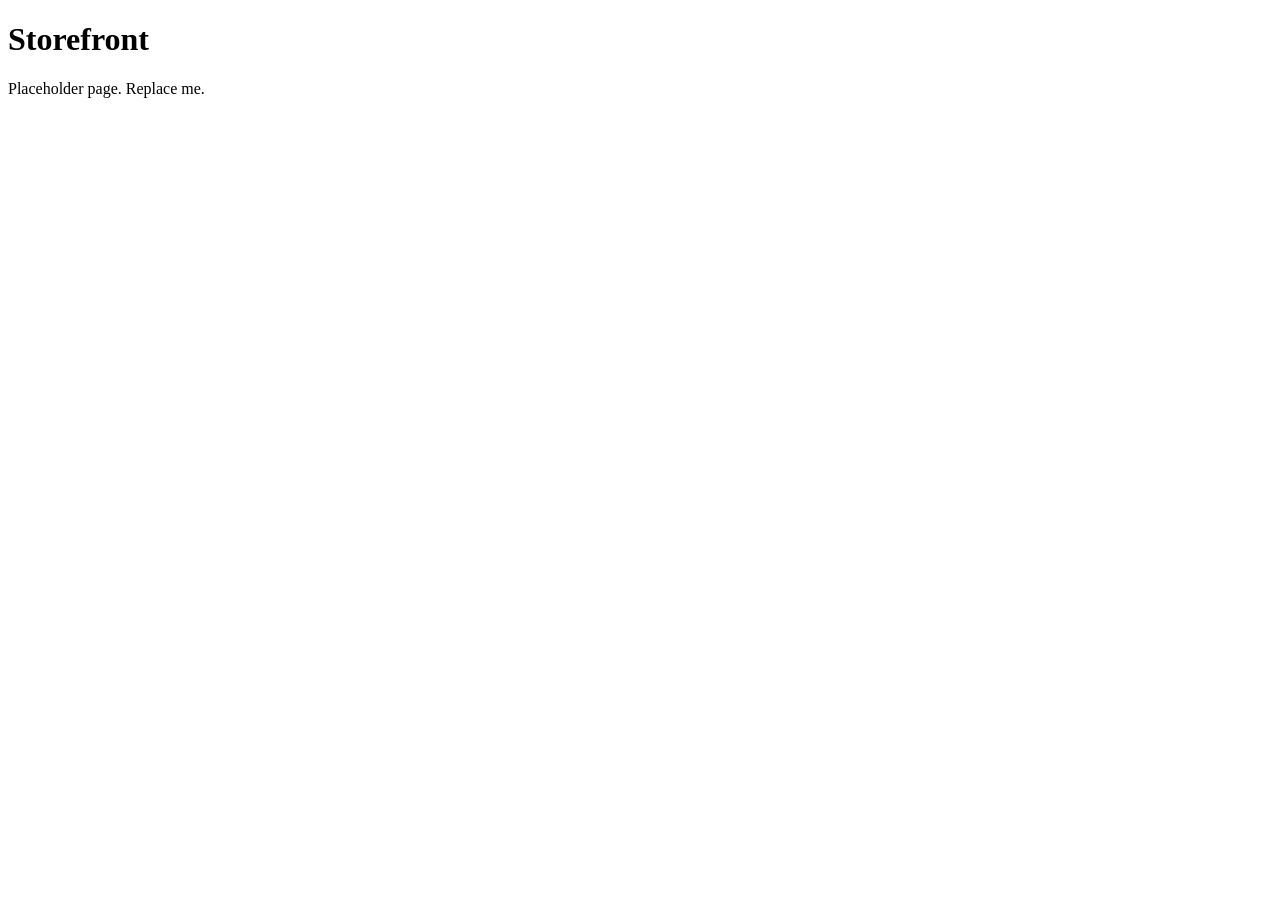
==== index.html @ 0c91cb5c "Initial hidden storefront placeholder Co-Authored-By: Claude Sonnet 5.5 <noreply@anthropic.com>" ====
<!DOCTYPE html>
<html lang="en">
<head>
  <meta charset="UTF-8">
  <meta name="viewport" content="width=device-width, initial-scale=1">
  <meta name="robots" content="noindex, nofollow, noarchive">
  <title>Storefront</title>
</head>
<body>
  <h1>Storefront</h1>
  <p>Placeholder page. Replace me.</p>
</body>
</html>
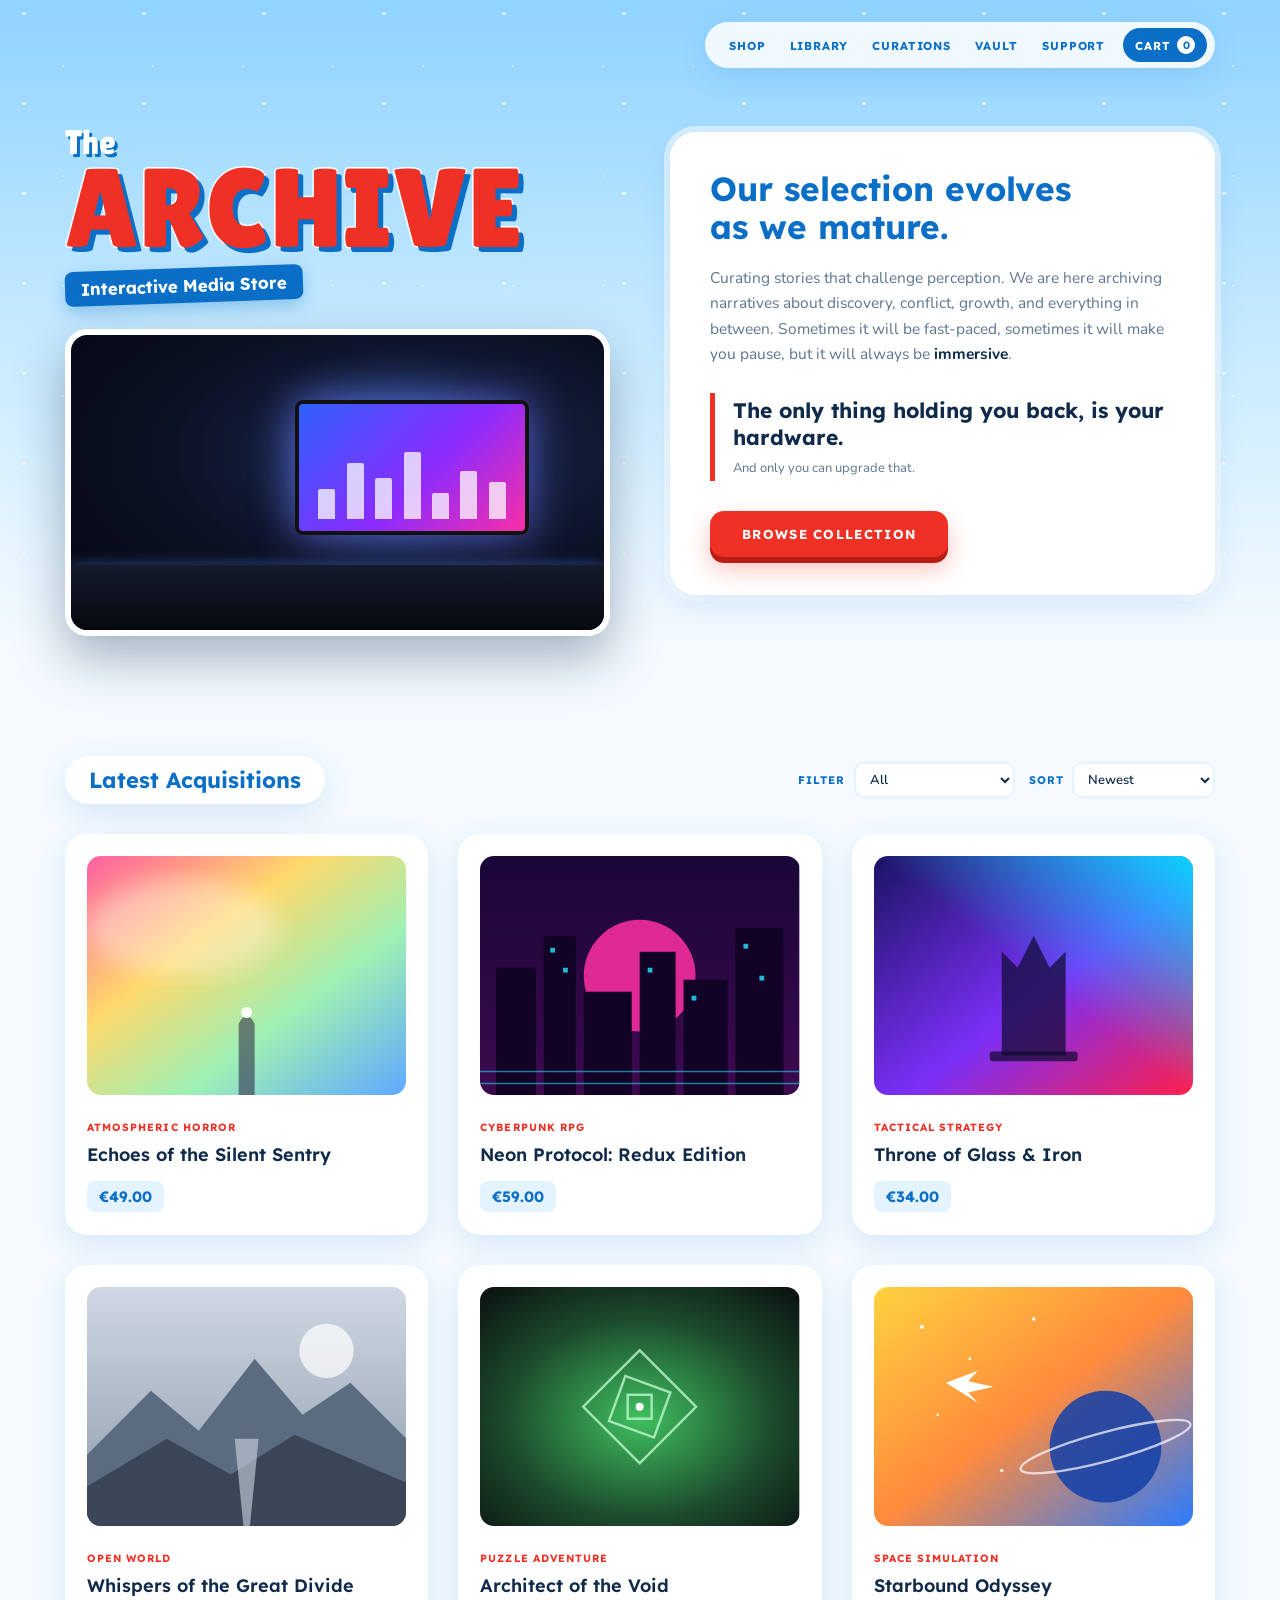
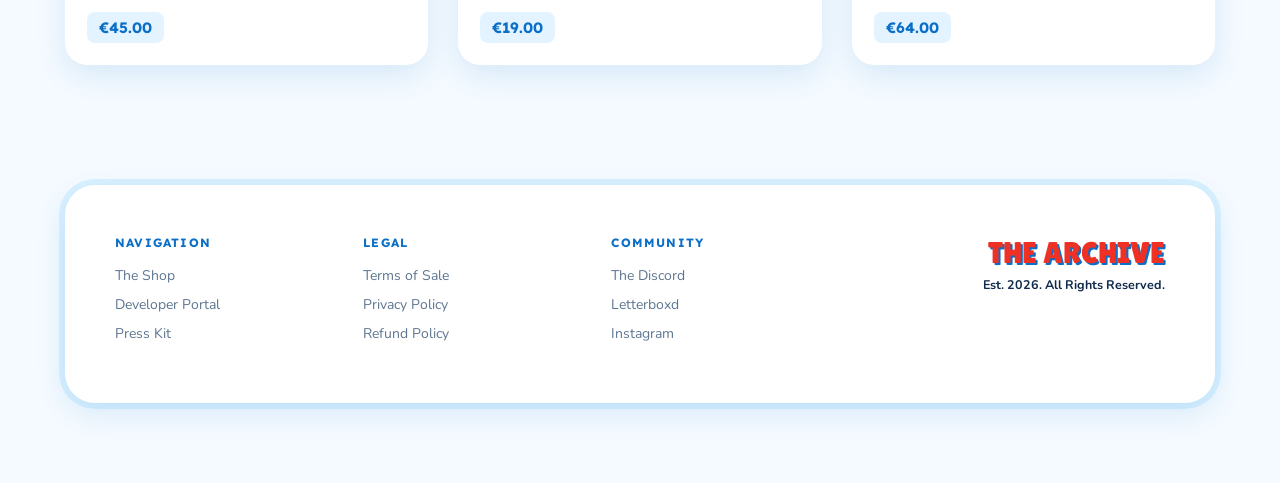
==== commit 1901d3bf: "Build Archive storefront page inspired by Variant design Sky-blue game storefront: hero with logo an" ====
--- a/index.html
+++ b/index.html
@@ -3,11 +3,112 @@
 <head>
   <meta charset="UTF-8">
   <meta name="viewport" content="width=device-width, initial-scale=1">
+  <!-- Hidden storefront: keep this noindex tag (also enforced by _headers + robots.txt) -->
   <meta name="robots" content="noindex, nofollow, noarchive">
-  <title>Storefront</title>
+  <title>The Archive — Interactive Media Store</title>
+  <link rel="preconnect" href="https://fonts.googleapis.com">
+  <link rel="preconnect" href="https://fonts.gstatic.com" crossorigin>
+  <link href="https://fonts.googleapis.com/css2?family=Lilita+One&family=Lexend:wght@500;600;700&family=Nunito:wght@400;600;700&display=swap" rel="stylesheet">
+  <link rel="stylesheet" href="styles.css">
 </head>
 <body>
-  <h1>Storefront</h1>
-  <p>Placeholder page. Replace me.</p>
+  <div class="sky" aria-hidden="true"></div>
+
+  <header class="topbar">
+    <nav class="nav-pill" aria-label="Main">
+      <a href="#shop">Shop</a>
+      <a href="#shop">Library</a>
+      <a href="#shop">Curations</a>
+      <a href="#shop">Vault</a>
+      <a href="#footer">Support</a>
+      <button class="cart-btn" type="button" aria-label="Cart">Cart <span class="cart-count" id="cartCount">0</span></button>
+    </nav>
+  </header>
+
+  <main>
+    <section class="hero wrap">
+      <div class="hero-left">
+        <h1 class="logo">
+          <span class="logo-the">The</span>
+          <span class="logo-main">ARCHIVE</span>
+        </h1>
+        <span class="tag-badge">Interactive Media Store</span>
+
+        <div class="hero-screen" aria-hidden="true">
+          <div class="screen-glow"></div>
+          <div class="monitor">
+            <div class="monitor-bars">
+              <i></i><i></i><i></i><i></i><i></i><i></i><i></i>
+            </div>
+          </div>
+          <div class="desk"></div>
+        </div>
+      </div>
+
+      <div class="hero-card">
+        <h2>Our selection evolves<br>as we mature.</h2>
+        <p>Curating stories that challenge perception. We are here archiving narratives about discovery, conflict, growth, and everything in between. Sometimes it will be fast-paced, sometimes it will make you pause, but it will always be <strong>immersive</strong>.</p>
+        <blockquote>
+          <p>The only thing holding you back, is your hardware.</p>
+          <small>And only you can upgrade that.</small>
+        </blockquote>
+        <a class="btn-red" href="#shop">Browse Collection</a>
+      </div>
+    </section>
+
+    <section class="shop wrap" id="shop">
+      <div class="shop-head">
+        <h2 class="pill-heading">Latest Acquisitions</h2>
+        <div class="shop-tools">
+          <label>Filter
+            <select id="filter">
+              <option value="all">All</option>
+            </select>
+          </label>
+          <label>Sort
+            <select id="sort">
+              <option value="new">Newest</option>
+              <option value="low">Price: low → high</option>
+              <option value="high">Price: high → low</option>
+              <option value="az">A → Z</option>
+            </select>
+          </label>
+        </div>
+      </div>
+
+      <div class="grid" id="grid"></div>
+    </section>
+  </main>
+
+  <footer class="wrap" id="footer">
+    <div class="footer-card">
+      <div class="footer-col">
+        <h3>Navigation</h3>
+        <a href="#shop">The Shop</a>
+        <a href="#">Developer Portal</a>
+        <a href="#">Press Kit</a>
+      </div>
+      <div class="footer-col">
+        <h3>Legal</h3>
+        <a href="#">Terms of Sale</a>
+        <a href="#">Privacy Policy</a>
+        <a href="#">Refund Policy</a>
+      </div>
+      <div class="footer-col">
+        <h3>Community</h3>
+        <a href="#">The Discord</a>
+        <a href="#">Letterboxd</a>
+        <a href="#">Instagram</a>
+      </div>
+      <div class="footer-brand">
+        <span class="footer-logo">THE ARCHIVE</span>
+        <small>Est. <span id="year"></span>. All Rights Reserved.</small>
+      </div>
+    </div>
+  </footer>
+
+  <div class="toast" id="toast" role="status" aria-live="polite"></div>
+
+  <script src="script.js"></script>
 </body>
 </html>
--- a/styles.css
+++ b/styles.css
@@ -0,0 +1,455 @@
+:root {
+  --sky-top: #8fd3ff;
+  --sky-mid: #c9ebff;
+  --bg: #f4faff;
+  --navy: #0f2a4a;
+  --blue: #0b6fc7;
+  --blue-soft: #e3f3ff;
+  --red: #ee3124;
+  --red-dark: #b81c12;
+  --muted: #5d7590;
+  --card: #ffffff;
+  --radius: 22px;
+  --shadow: 0 10px 30px rgba(11, 111, 199, 0.12);
+  --font-logo: "Lilita One", system-ui, sans-serif;
+  --font-head: "Lexend", system-ui, sans-serif;
+  --font-body: "Nunito", system-ui, sans-serif;
+}
+
+* { box-sizing: border-box; margin: 0; padding: 0; }
+
+html { scroll-behavior: smooth; }
+
+body {
+  font-family: var(--font-body);
+  color: var(--navy);
+  background: var(--bg);
+  min-height: 100vh;
+  position: relative;
+  overflow-x: hidden;
+  padding-top: 22px;
+}
+
+/* Sky gradient + drifting specks */
+.sky {
+  position: absolute;
+  inset: 0 0 auto 0;
+  height: 640px;
+  background:
+    radial-gradient(circle at 20% 15%, rgba(255,255,255,.7) 0 1.5px, transparent 2px) 0 0 / 120px 90px,
+    radial-gradient(circle at 70% 60%, rgba(255,255,255,.5) 0 1px, transparent 1.5px) 0 0 / 90px 110px,
+    linear-gradient(180deg, var(--sky-top) 0%, var(--sky-mid) 55%, var(--bg) 100%);
+  z-index: -1;
+  animation: drift 60s linear infinite;
+}
+@keyframes drift { to { background-position: 240px 90px, -180px 110px, 0 0; } }
+
+a { color: inherit; text-decoration: none; }
+
+.wrap { width: min(1150px, 100% - 48px); margin-inline: auto; }
+
+/* ---------- Nav ---------- */
+.topbar {
+  width: min(1150px, 100% - 48px);
+  margin: 0 auto;
+  display: flex;
+  justify-content: flex-end;
+  position: sticky;
+  top: 16px;
+  z-index: 10;
+}
+.nav-pill {
+  display: flex;
+  align-items: center;
+  gap: 4px;
+  background: rgba(255,255,255,.85);
+  backdrop-filter: blur(8px);
+  padding: 6px 8px 6px 14px;
+  border-radius: 999px;
+  box-shadow: var(--shadow);
+}
+.nav-pill a {
+  font-family: var(--font-head);
+  font-weight: 700;
+  font-size: 11.5px;
+  letter-spacing: .08em;
+  text-transform: uppercase;
+  color: var(--blue);
+  padding: 8px 10px;
+  border-radius: 999px;
+  transition: background .2s;
+}
+.nav-pill a:hover { background: var(--blue-soft); }
+.cart-btn {
+  font: 700 11.5px var(--font-head);
+  letter-spacing: .08em;
+  text-transform: uppercase;
+  color: #fff;
+  background: var(--blue);
+  border: 0;
+  border-radius: 999px;
+  padding: 8px 12px;
+  margin-left: 4px;
+  cursor: pointer;
+  display: flex;
+  align-items: center;
+  gap: 6px;
+}
+.cart-count {
+  background: #fff;
+  color: var(--blue);
+  border-radius: 999px;
+  min-width: 18px;
+  height: 18px;
+  display: inline-grid;
+  place-items: center;
+  font-size: 10.5px;
+  letter-spacing: 0;
+}
+.cart-count.bump { animation: bump .35s ease; }
+@keyframes bump { 50% { transform: scale(1.35); } }
+
+/* ---------- Hero ---------- */
+.hero {
+  display: grid;
+  grid-template-columns: 1fr 1fr;
+  gap: 60px;
+  align-items: start;
+  padding: 60px 0 120px;
+}
+
+.logo { line-height: .85; }
+.logo-the {
+  display: block;
+  font-family: var(--font-logo);
+  font-weight: 400;
+  font-size: 34px;
+  color: #fff;
+  text-shadow: 3px 3px 0 var(--blue);
+  margin-bottom: 4px;
+}
+.logo-main {
+  display: block;
+  font-family: var(--font-logo);
+  font-weight: 400;
+  font-size: clamp(64px, 9vw, 112px);
+  color: var(--red);
+  letter-spacing: .01em;
+  text-shadow: 5px 5px 0 var(--blue), 0 0 0 #fff;
+  -webkit-text-stroke: 3px #fff;
+  paint-order: stroke fill;
+}
+.tag-badge {
+  display: inline-block;
+  margin-top: 12px;
+  background: var(--blue);
+  color: #fff;
+  font: 700 17px var(--font-head);
+  padding: 7px 16px;
+  border-radius: 8px;
+  transform: rotate(-2deg);
+  box-shadow: 0 6px 16px rgba(11,111,199,.3);
+}
+
+/* Illustrated "gaming setup" screen in place of a stock photo */
+.hero-screen {
+  position: relative;
+  margin-top: 26px;
+  aspect-ratio: 16 / 9;
+  border-radius: var(--radius);
+  border: 6px solid #fff;
+  background: radial-gradient(ellipse at 65% 40%, #1d2b55 0%, #0b1022 55%, #05070f 100%);
+  box-shadow: 0 22px 50px rgba(15,42,74,.35);
+  overflow: hidden;
+}
+.screen-glow {
+  position: absolute;
+  inset: 10% 15% 25% 35%;
+  background: radial-gradient(ellipse, rgba(80,160,255,.55), transparent 70%);
+  filter: blur(20px);
+  animation: pulse 4s ease-in-out infinite;
+}
+@keyframes pulse { 50% { opacity: .55; } }
+.monitor {
+  position: absolute;
+  left: 42%;
+  top: 22%;
+  width: 44%;
+  height: 46%;
+  border-radius: 8px;
+  background: linear-gradient(135deg, #2a63ff, #8b2bff 55%, #ff2fa3);
+  box-shadow: 0 0 40px rgba(110,120,255,.7), inset 0 0 0 4px #111;
+  overflow: hidden;
+}
+.monitor-bars {
+  position: absolute;
+  inset: auto 10% 12% 10%;
+  height: 55%;
+  display: flex;
+  align-items: flex-end;
+  gap: 6%;
+}
+.monitor-bars i {
+  flex: 1;
+  background: rgba(255,255,255,.75);
+  border-radius: 2px 2px 0 0;
+  animation: eq 1.4s ease-in-out infinite alternate;
+}
+.monitor-bars i:nth-child(1) { height: 40%; animation-delay: -.2s; }
+.monitor-bars i:nth-child(2) { height: 75%; animation-delay: -.6s; }
+.monitor-bars i:nth-child(3) { height: 55%; animation-delay: -1s; }
+.monitor-bars i:nth-child(4) { height: 90%; animation-delay: -.4s; }
+.monitor-bars i:nth-child(5) { height: 35%; animation-delay: -.8s; }
+.monitor-bars i:nth-child(6) { height: 65%; animation-delay: -1.2s; }
+.monitor-bars i:nth-child(7) { height: 50%; animation-delay: -.1s; }
+@keyframes eq { to { transform: scaleY(.45); transform-origin: bottom; } }
+.desk {
+  position: absolute;
+  inset: auto 0 0 0;
+  height: 22%;
+  background: linear-gradient(180deg, #151a2c, #07090f);
+  box-shadow: 0 -2px 12px rgba(90,140,255,.35);
+}
+
+.hero-card {
+  background: var(--card);
+  border-radius: 26px;
+  padding: 38px 40px;
+  box-shadow: var(--shadow), 0 0 0 6px rgba(255,255,255,.55);
+  margin-top: 4px;
+}
+.hero-card h2 {
+  font: 700 clamp(26px, 2.6vw, 34px)/1.15 var(--font-head);
+  color: var(--blue);
+  margin-bottom: 18px;
+}
+.hero-card > p {
+  color: var(--muted);
+  line-height: 1.65;
+  font-size: 15.5px;
+}
+.hero-card strong { color: var(--navy); }
+.hero-card blockquote {
+  border-left: 5px solid var(--red);
+  padding: 4px 0 4px 18px;
+  margin: 26px 0 30px;
+}
+.hero-card blockquote p {
+  font: 700 21px/1.3 var(--font-head);
+  color: var(--navy);
+}
+.hero-card blockquote small {
+  display: block;
+  margin-top: 8px;
+  color: var(--muted);
+  font-size: 13px;
+}
+
+.btn-red {
+  display: inline-block;
+  background: var(--red);
+  color: #fff;
+  font: 700 13px var(--font-head);
+  letter-spacing: .1em;
+  text-transform: uppercase;
+  padding: 15px 32px;
+  border-radius: 14px;
+  box-shadow: 0 6px 0 var(--red-dark), 0 12px 24px rgba(238,49,36,.3);
+  transition: transform .15s, box-shadow .15s;
+}
+.btn-red:hover { transform: translateY(-2px); box-shadow: 0 8px 0 var(--red-dark), 0 16px 28px rgba(238,49,36,.35); }
+.btn-red:active { transform: translateY(4px); box-shadow: 0 2px 0 var(--red-dark), 0 6px 12px rgba(238,49,36,.3); }
+
+/* ---------- Shop ---------- */
+.shop-head {
+  display: flex;
+  align-items: center;
+  justify-content: space-between;
+  gap: 16px;
+  margin-bottom: 30px;
+  flex-wrap: wrap;
+}
+.pill-heading {
+  font: 700 22px var(--font-head);
+  color: var(--blue);
+  background: #fff;
+  padding: 10px 24px;
+  border-radius: 999px;
+  box-shadow: var(--shadow);
+}
+.shop-tools { display: flex; gap: 14px; }
+.shop-tools label {
+  font: 700 11px var(--font-head);
+  letter-spacing: .1em;
+  text-transform: uppercase;
+  color: var(--blue);
+  display: flex;
+  align-items: center;
+  gap: 8px;
+}
+.shop-tools select {
+  font: 600 13px var(--font-body);
+  color: var(--navy);
+  background: #fff;
+  border: 2px solid var(--blue-soft);
+  border-radius: 10px;
+  padding: 6px 10px;
+  cursor: pointer;
+  max-width: 100%;
+}
+.shop-tools select:focus { outline: 2px solid var(--blue); }
+
+.hero > *, .grid > * { min-width: 0; }
+.grid {
+  display: grid;
+  grid-template-columns: repeat(3, 1fr);
+  gap: 30px;
+}
+.card {
+  background: var(--card);
+  border-radius: var(--radius);
+  padding: 22px;
+  box-shadow: var(--shadow);
+  transition: transform .25s, box-shadow .25s;
+  animation: rise .45s ease both;
+}
+.card:hover { transform: translateY(-6px); box-shadow: 0 18px 40px rgba(11,111,199,.2); }
+@keyframes rise { from { opacity: 0; transform: translateY(14px); } }
+
+.cover {
+  aspect-ratio: 4 / 3;
+  border-radius: 14px;
+  position: relative;
+  overflow: hidden;
+  margin-bottom: 20px;
+}
+.cover svg {
+  position: absolute;
+  inset: 0;
+  width: 100%;
+  height: 100%;
+  transition: transform .5s;
+}
+.card:hover .cover svg { transform: scale(1.06); }
+
+.genre {
+  font: 700 10.5px var(--font-head);
+  letter-spacing: .1em;
+  text-transform: uppercase;
+  color: var(--red);
+}
+.card h3 {
+  font: 600 18px/1.3 var(--font-head);
+  margin: 6px 0 14px;
+}
+.card-foot {
+  display: flex;
+  align-items: center;
+  justify-content: space-between;
+}
+.price {
+  font: 700 15px var(--font-head);
+  color: var(--blue);
+  background: var(--blue-soft);
+  padding: 6px 12px;
+  border-radius: 8px;
+}
+.add-btn {
+  font: 700 11px var(--font-head);
+  letter-spacing: .08em;
+  text-transform: uppercase;
+  color: var(--red);
+  background: transparent;
+  border: 2px solid currentColor;
+  border-radius: 10px;
+  padding: 7px 12px;
+  cursor: pointer;
+  opacity: 0;
+  transition: opacity .2s, background .2s, color .2s;
+}
+.card:hover .add-btn, .add-btn:focus-visible { opacity: 1; }
+.add-btn:hover { background: var(--red); color: #fff; border-color: var(--red); }
+@media (hover: none) { .add-btn { opacity: 1; } }
+
+/* ---------- Footer ---------- */
+footer { padding: 120px 0 80px; }
+.footer-card {
+  background: #fff;
+  border-radius: 30px;
+  padding: 50px;
+  box-shadow: var(--shadow), 0 0 0 6px rgba(201,235,255,.6);
+  display: grid;
+  grid-template-columns: repeat(3, 1fr) 1.4fr;
+  gap: 30px;
+}
+.footer-col h3 {
+  font: 700 12px var(--font-head);
+  letter-spacing: .1em;
+  text-transform: uppercase;
+  color: var(--blue);
+  margin-bottom: 16px;
+}
+.footer-col a {
+  display: block;
+  font-size: 14px;
+  color: var(--muted);
+  margin-bottom: 10px;
+  transition: color .2s;
+}
+.footer-col a:hover { color: var(--red); }
+.footer-brand { text-align: right; }
+.footer-logo {
+  font-family: var(--font-logo);
+  font-size: 30px;
+  color: var(--red);
+  text-shadow: 2px 2px 0 var(--blue);
+}
+.footer-brand small {
+  display: block;
+  margin-top: 6px;
+  font-weight: 700;
+  font-size: 12.5px;
+  color: var(--navy);
+}
+
+/* ---------- Toast ---------- */
+.toast {
+  position: fixed;
+  left: 50%;
+  bottom: 28px;
+  transform: translate(-50%, calc(100% + 40px));
+  visibility: hidden;
+  background: var(--navy);
+  color: #fff;
+  font: 600 14px var(--font-head);
+  padding: 12px 20px;
+  border-radius: 14px;
+  box-shadow: 0 12px 30px rgba(15,42,74,.35);
+  transition: transform .3s ease;
+  z-index: 20;
+}
+.toast.show { transform: translate(-50%, 0); visibility: visible; }
+
+/* ---------- Responsive ---------- */
+@media (max-width: 900px) {
+  .hero { grid-template-columns: 1fr; gap: 36px; padding: 40px 0 80px; }
+  .grid { grid-template-columns: repeat(2, 1fr); gap: 20px; }
+  .footer-card { grid-template-columns: repeat(3, 1fr); padding: 36px; }
+  .footer-brand { grid-column: 1 / -1; text-align: left; }
+}
+@media (max-width: 600px) {
+  .topbar { justify-content: center; }
+  .nav-pill { flex-wrap: wrap; justify-content: center; border-radius: 20px; max-width: 100%; }
+  .shop-tools { width: 100%; }
+  .shop-tools { flex-wrap: wrap; }
+  .shop-tools label { flex: 1 1 140px; min-width: 0; }
+  .shop-tools select { flex: 1; min-width: 0; }
+  .nav-pill a { padding: 6px 7px; font-size: 10.5px; }
+  .hero-card { padding: 28px 24px; }
+  .grid { grid-template-columns: 1fr; }
+  .footer-card { grid-template-columns: 1fr 1fr; }
+}
+
+@media (prefers-reduced-motion: reduce) {
+  *, *::before, *::after { animation: none !important; transition: none !important; }
+}
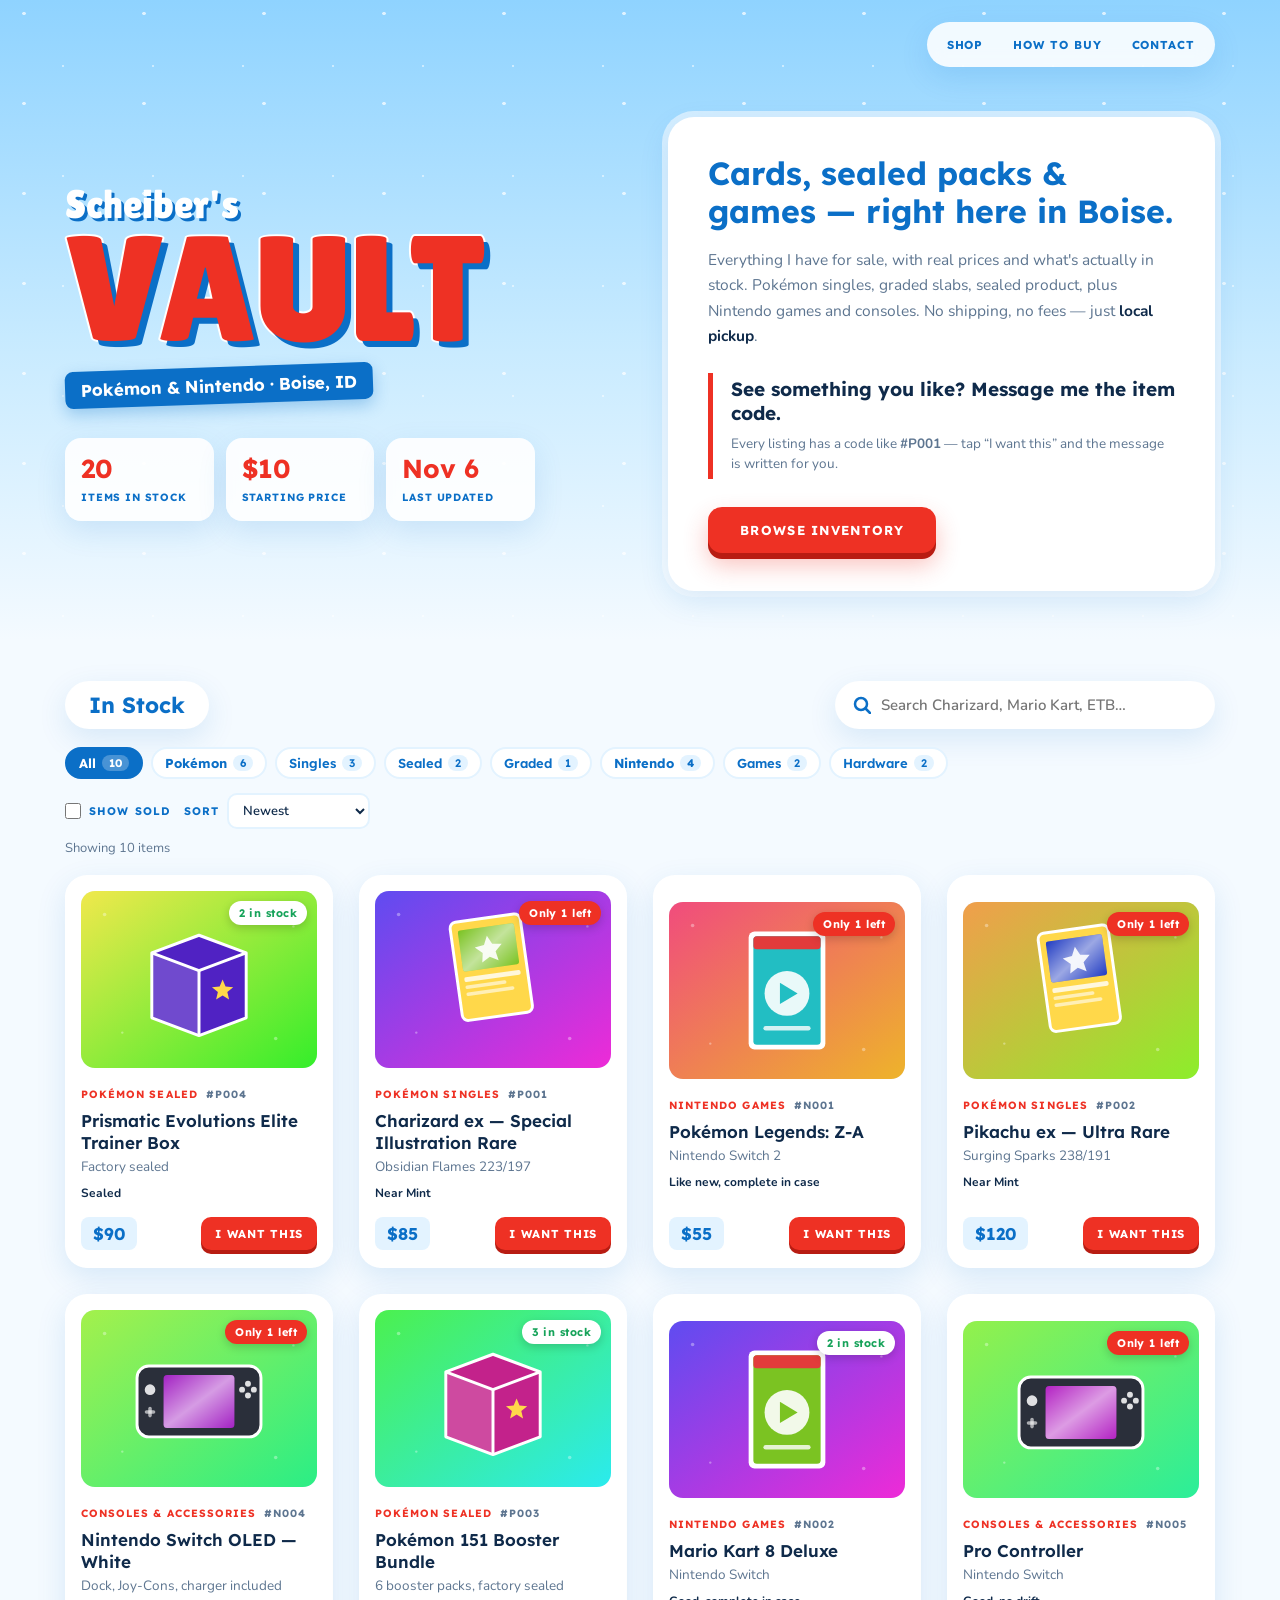
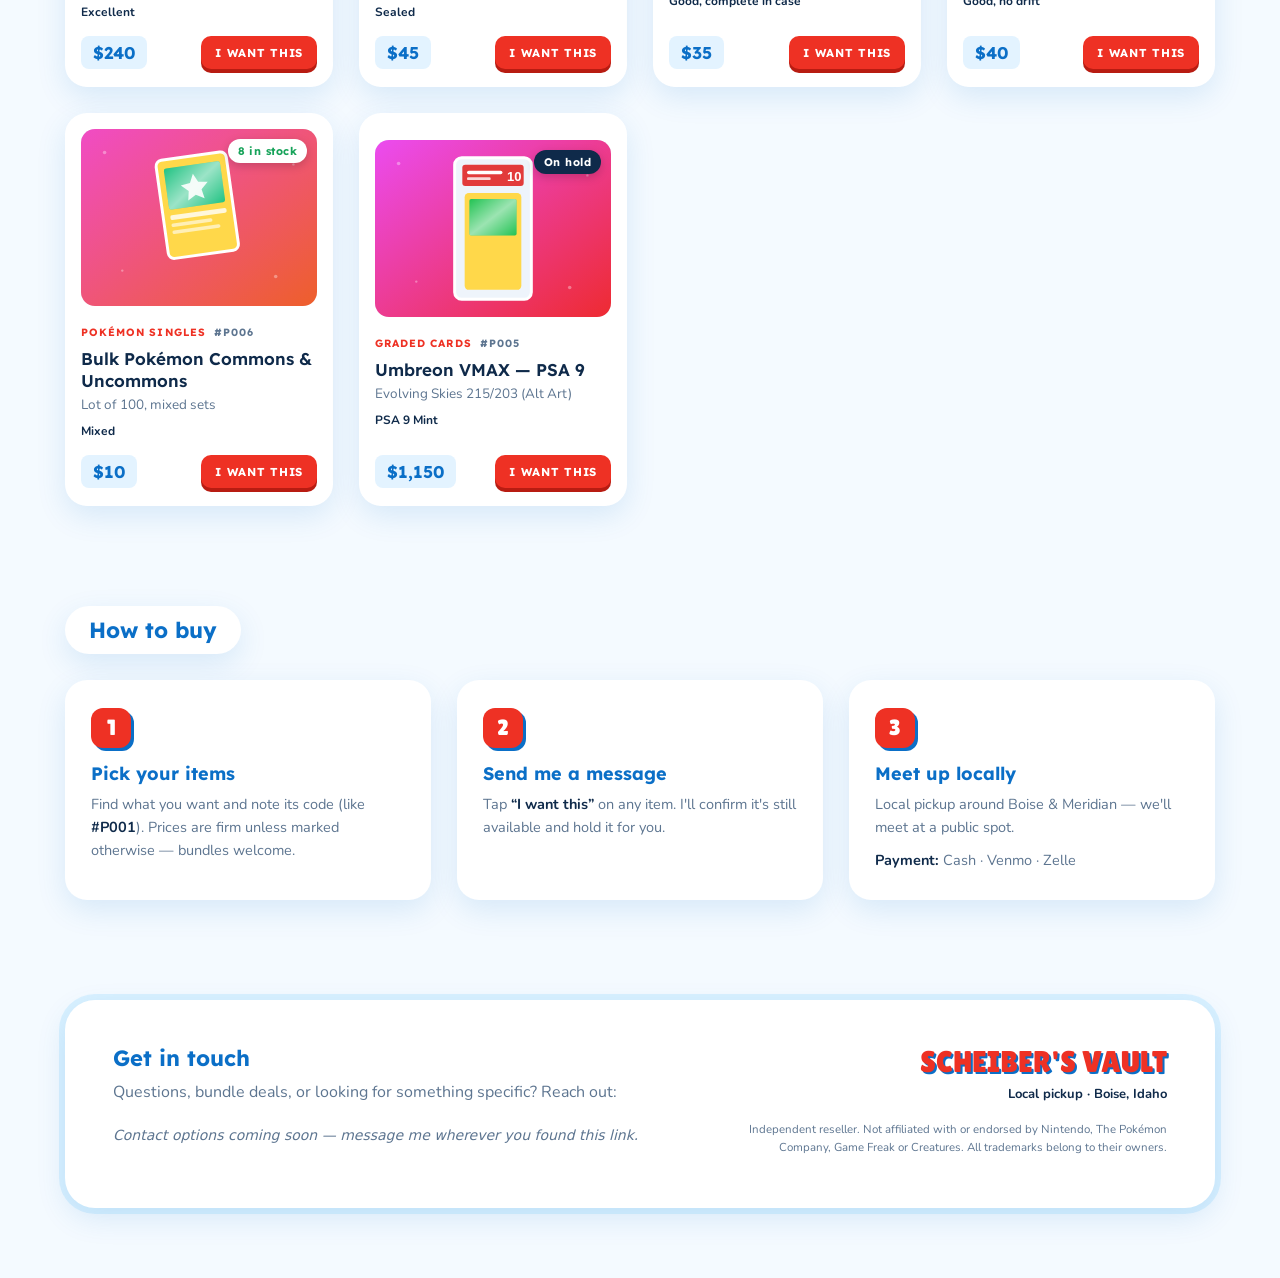
==== commit 3f252027: "Turn storefront into Scheiber's Vault: Pokémon & Nintendo local shop - Inventory + contact settings " ====
--- a/index.html
+++ b/index.html
@@ -3,9 +3,25 @@
 <head>
   <meta charset="UTF-8">
   <meta name="viewport" content="width=device-width, initial-scale=1">
-  <!-- Hidden storefront: keep this noindex tag (also enforced by _headers + robots.txt) -->
+  <!-- Unlisted storefront: stays out of search engines (also enforced by _headers + robots.txt).
+       Shared links still work and show a preview card on Facebook/Messenger. -->
   <meta name="robots" content="noindex, nofollow, noarchive">
-  <title>The Archive — Interactive Media Store</title>
+  <title>Scheiber's Vault — Pokémon & Nintendo in Boise</title>
+  <meta name="description" content="Pokémon cards, sealed product and Nintendo games for local pickup in Boise, ID. See what's in stock and what it costs.">
+
+  <!-- Link preview (Facebook, Messenger, iMessage, etc.) -->
+  <meta property="og:type" content="website">
+  <meta property="og:site_name" content="Scheiber's Vault">
+  <meta property="og:title" content="Scheiber's Vault — Pokémon & Nintendo in Boise">
+  <meta property="og:description" content="Pokémon cards, sealed product & Nintendo games. Live inventory with prices — local pickup in Boise, ID.">
+  <meta property="og:url" content="https://storefront.scheiberintelligence.com/">
+  <meta property="og:image" content="https://storefront.scheiberintelligence.com/og-image.png">
+  <meta property="og:image:width" content="1200">
+  <meta property="og:image:height" content="630">
+  <meta name="twitter:card" content="summary_large_image">
+  <meta name="theme-color" content="#8fd3ff">
+
+  <link rel="icon" href="data:image/svg+xml,<svg xmlns='http://www.w3.org/2000/svg' viewBox='0 0 64 64'><rect width='64' height='64' rx='16' fill='%23ee3124'/><text x='32' y='45' font-size='38' text-anchor='middle' fill='white' font-family='Arial Black,Arial' font-weight='900'>V</text></svg>">
   <link rel="preconnect" href="https://fonts.googleapis.com">
   <link rel="preconnect" href="https://fonts.gstatic.com" crossorigin>
   <link href="https://fonts.googleapis.com/css2?family=Lilita+One&family=Lexend:wght@500;600;700&family=Nunito:wght@400;600;700&display=swap" rel="stylesheet">
@@ -17,11 +33,8 @@
   <header class="topbar">
     <nav class="nav-pill" aria-label="Main">
       <a href="#shop">Shop</a>
-      <a href="#shop">Library</a>
-      <a href="#shop">Curations</a>
-      <a href="#shop">Vault</a>
-      <a href="#footer">Support</a>
-      <button class="cart-btn" type="button" aria-label="Cart">Cart <span class="cart-count" id="cartCount">0</span></button>
+      <a href="#how">How to buy</a>
+      <a href="#contact">Contact</a>
     </nav>
   </header>
 
@@ -29,42 +42,41 @@
     <section class="hero wrap">
       <div class="hero-left">
         <h1 class="logo">
-          <span class="logo-the">The</span>
-          <span class="logo-main">ARCHIVE</span>
+          <span class="logo-the">Scheiber's</span>
+          <span class="logo-main">VAULT</span>
         </h1>
-        <span class="tag-badge">Interactive Media Store</span>
+        <span class="tag-badge">Pokémon &amp; Nintendo · Boise, ID</span>
 
-        <div class="hero-screen" aria-hidden="true">
-          <div class="screen-glow"></div>
-          <div class="monitor">
-            <div class="monitor-bars">
-              <i></i><i></i><i></i><i></i><i></i><i></i><i></i>
-            </div>
-          </div>
-          <div class="desk"></div>
+        <div class="hero-stats">
+          <div class="stat"><strong id="statStock">–</strong><span>items in stock</span></div>
+          <div class="stat"><strong id="statFrom">–</strong><span>starting price</span></div>
+          <div class="stat"><strong id="statUpdated">–</strong><span>last updated</span></div>
         </div>
       </div>
 
       <div class="hero-card">
-        <h2>Our selection evolves<br>as we mature.</h2>
-        <p>Curating stories that challenge perception. We are here archiving narratives about discovery, conflict, growth, and everything in between. Sometimes it will be fast-paced, sometimes it will make you pause, but it will always be <strong>immersive</strong>.</p>
+        <h2>Cards, sealed packs &amp; games — right here in Boise.</h2>
+        <p>Everything I have for sale, with real prices and what's actually in stock. Pokémon singles, graded slabs, sealed product, plus Nintendo games and consoles. No shipping, no fees — just <strong>local pickup</strong>.</p>
         <blockquote>
-          <p>The only thing holding you back, is your hardware.</p>
-          <small>And only you can upgrade that.</small>
+          <p>See something you like? Message me the item code.</p>
+          <small>Every listing has a code like <b>#P001</b> — tap “I want this” and the message is written for you.</small>
         </blockquote>
-        <a class="btn-red" href="#shop">Browse Collection</a>
+        <a class="btn-red" href="#shop">Browse inventory</a>
       </div>
     </section>
 
     <section class="shop wrap" id="shop">
       <div class="shop-head">
-        <h2 class="pill-heading">Latest Acquisitions</h2>
+        <h2 class="pill-heading">In Stock</h2>
+        <div class="search">
+          <input id="search" type="search" placeholder="Search Charizard, Mario Kart, ETB…" aria-label="Search inventory" autocomplete="off">
+        </div>
+      </div>
+
+      <div class="shop-bar">
+        <div class="chips" id="chips" role="tablist" aria-label="Category"></div>
         <div class="shop-tools">
-          <label>Filter
-            <select id="filter">
-              <option value="all">All</option>
-            </select>
-          </label>
+          <label class="toggle"><input type="checkbox" id="showSold"> Show sold</label>
           <label>Sort
             <select id="sort">
               <option value="new">Newest</option>
@@ -76,39 +88,62 @@
         </div>
       </div>
 
+      <p class="result-count" id="resultCount" aria-live="polite"></p>
       <div class="grid" id="grid"></div>
+      <div class="empty" id="empty" hidden>
+        <p>Nothing matches that search right now.</p>
+        <small>Looking for something specific? <a href="#contact">Ask me</a> — I might have it or can keep an eye out.</small>
+      </div>
+    </section>
+
+    <section class="how wrap" id="how">
+      <h2 class="pill-heading">How to buy</h2>
+      <ol class="steps">
+        <li>
+          <span class="step-num">1</span>
+          <h3>Pick your items</h3>
+          <p>Find what you want and note its code (like <b>#P001</b>). Prices are firm unless marked otherwise — bundles welcome.</p>
+        </li>
+        <li>
+          <span class="step-num">2</span>
+          <h3>Send me a message</h3>
+          <p>Tap <b>“I want this”</b> on any item. I'll confirm it's still available and hold it for you.</p>
+        </li>
+        <li>
+          <span class="step-num">3</span>
+          <h3>Meet up locally</h3>
+          <p id="pickupText">Local pickup around Boise.</p>
+          <p class="pay" id="payText"></p>
+        </li>
+      </ol>
     </section>
   </main>
 
-  <footer class="wrap" id="footer">
+  <footer class="wrap" id="contact">
     <div class="footer-card">
-      <div class="footer-col">
-        <h3>Navigation</h3>
-        <a href="#shop">The Shop</a>
-        <a href="#">Developer Portal</a>
-        <a href="#">Press Kit</a>
-      </div>
-      <div class="footer-col">
-        <h3>Legal</h3>
-        <a href="#">Terms of Sale</a>
-        <a href="#">Privacy Policy</a>
-        <a href="#">Refund Policy</a>
-      </div>
-      <div class="footer-col">
-        <h3>Community</h3>
-        <a href="#">The Discord</a>
-        <a href="#">Letterboxd</a>
-        <a href="#">Instagram</a>
+      <div class="footer-contact">
+        <h3>Get in touch</h3>
+        <p>Questions, bundle deals, or looking for something specific? Reach out:</p>
+        <div class="contact-btns" id="contactBtns"></div>
+        <p class="contact-missing" id="contactMissing" hidden>Contact options coming soon — message me wherever you found this link.</p>
       </div>
       <div class="footer-brand">
-        <span class="footer-logo">THE ARCHIVE</span>
-        <small>Est. <span id="year"></span>. All Rights Reserved.</small>
+        <span class="footer-logo">SCHEIBER'S VAULT</span>
+        <small>Local pickup · Boise, Idaho</small>
+        <p class="disclaimer">Independent reseller. Not affiliated with or endorsed by Nintendo, The Pokémon Company, Game Freak or Creatures. All trademarks belong to their owners.</p>
       </div>
     </div>
   </footer>
 
+  <!-- Item detail dialog -->
+  <dialog class="modal" id="modal" aria-labelledby="modalTitle">
+    <button class="modal-close" type="button" id="modalClose" aria-label="Close">×</button>
+    <div class="modal-body" id="modalBody"></div>
+  </dialog>
+
   <div class="toast" id="toast" role="status" aria-live="polite"></div>
 
+  <script src="inventory.js"></script>
   <script src="script.js"></script>
 </body>
 </html>
--- a/styles.css
+++ b/styles.css
@@ -7,6 +7,8 @@
   --blue-soft: #e3f3ff;
   --red: #ee3124;
   --red-dark: #b81c12;
+  --yellow: #ffcb05;
+  --green: #17a35a;
   --muted: #5d7590;
   --card: #ffffff;
   --radius: 22px;
@@ -17,9 +19,7 @@
 }
 
 * { box-sizing: border-box; margin: 0; padding: 0; }
-
 html { scroll-behavior: smooth; }
-
 body {
   font-family: var(--font-body);
   color: var(--navy);
@@ -29,8 +29,10 @@
   overflow-x: hidden;
   padding-top: 22px;
 }
-
-/* Sky gradient + drifting specks */
+a { color: inherit; text-decoration: none; }
+button { font: inherit; color: inherit; }
+[hidden] { display: none !important; }
+
 .sky {
   position: absolute;
   inset: 0 0 auto 0;
@@ -44,86 +46,54 @@
 }
 @keyframes drift { to { background-position: 240px 90px, -180px 110px, 0 0; } }
 
-a { color: inherit; text-decoration: none; }
-
-.wrap { width: min(1150px, 100% - 48px); margin-inline: auto; }
+.wrap { width: min(1150px, 100% - 40px); margin-inline: auto; }
 
 /* ---------- Nav ---------- */
 .topbar {
-  width: min(1150px, 100% - 48px);
+  width: min(1150px, 100% - 40px);
   margin: 0 auto;
   display: flex;
   justify-content: flex-end;
   position: sticky;
-  top: 16px;
+  top: 14px;
   z-index: 10;
 }
 .nav-pill {
   display: flex;
-  align-items: center;
-  gap: 4px;
-  background: rgba(255,255,255,.85);
+  gap: 2px;
+  background: rgba(255,255,255,.88);
   backdrop-filter: blur(8px);
-  padding: 6px 8px 6px 14px;
+  padding: 6px;
   border-radius: 999px;
   box-shadow: var(--shadow);
 }
 .nav-pill a {
-  font-family: var(--font-head);
-  font-weight: 700;
-  font-size: 11.5px;
-  letter-spacing: .08em;
-  text-transform: uppercase;
-  color: var(--blue);
-  padding: 8px 10px;
-  border-radius: 999px;
-  transition: background .2s;
-}
-.nav-pill a:hover { background: var(--blue-soft); }
-.cart-btn {
   font: 700 11.5px var(--font-head);
   letter-spacing: .08em;
   text-transform: uppercase;
-  color: #fff;
-  background: var(--blue);
-  border: 0;
-  border-radius: 999px;
-  padding: 8px 12px;
-  margin-left: 4px;
-  cursor: pointer;
-  display: flex;
-  align-items: center;
-  gap: 6px;
-}
-.cart-count {
-  background: #fff;
-  color: var(--blue);
-  border-radius: 999px;
-  min-width: 18px;
-  height: 18px;
-  display: inline-grid;
-  place-items: center;
-  font-size: 10.5px;
-  letter-spacing: 0;
-}
-.cart-count.bump { animation: bump .35s ease; }
-@keyframes bump { 50% { transform: scale(1.35); } }
+  color: var(--blue);
+  padding: 9px 14px;
+  border-radius: 999px;
+  transition: background .2s;
+}
+.nav-pill a:hover { background: var(--blue-soft); }
 
 /* ---------- Hero ---------- */
 .hero {
   display: grid;
   grid-template-columns: 1fr 1fr;
-  gap: 60px;
-  align-items: start;
-  padding: 60px 0 120px;
-}
+  gap: 56px;
+  align-items: center;
+  padding: 50px 0 90px;
+}
+.hero > *, .grid > * { min-width: 0; }
 
 .logo { line-height: .85; }
 .logo-the {
   display: block;
   font-family: var(--font-logo);
   font-weight: 400;
-  font-size: 34px;
+  font-size: clamp(28px, 3.4vw, 40px);
   color: #fff;
   text-shadow: 3px 3px 0 var(--blue);
   margin-bottom: 4px;
@@ -132,83 +102,47 @@
   display: block;
   font-family: var(--font-logo);
   font-weight: 400;
-  font-size: clamp(64px, 9vw, 112px);
+  font-size: clamp(76px, 12vw, 150px);
   color: var(--red);
-  letter-spacing: .01em;
-  text-shadow: 5px 5px 0 var(--blue), 0 0 0 #fff;
-  -webkit-text-stroke: 3px #fff;
+  text-shadow: 6px 6px 0 var(--blue);
+  -webkit-text-stroke: 4px #fff;
   paint-order: stroke fill;
 }
 .tag-badge {
   display: inline-block;
-  margin-top: 12px;
+  margin-top: 14px;
   background: var(--blue);
   color: #fff;
-  font: 700 17px var(--font-head);
-  padding: 7px 16px;
+  font: 700 clamp(14px, 1.5vw, 17px) var(--font-head);
+  padding: 8px 16px;
   border-radius: 8px;
   transform: rotate(-2deg);
   box-shadow: 0 6px 16px rgba(11,111,199,.3);
 }
 
-/* Illustrated "gaming setup" screen in place of a stock photo */
-.hero-screen {
-  position: relative;
-  margin-top: 26px;
-  aspect-ratio: 16 / 9;
-  border-radius: var(--radius);
-  border: 6px solid #fff;
-  background: radial-gradient(ellipse at 65% 40%, #1d2b55 0%, #0b1022 55%, #05070f 100%);
-  box-shadow: 0 22px 50px rgba(15,42,74,.35);
-  overflow: hidden;
-}
-.screen-glow {
-  position: absolute;
-  inset: 10% 15% 25% 35%;
-  background: radial-gradient(ellipse, rgba(80,160,255,.55), transparent 70%);
-  filter: blur(20px);
-  animation: pulse 4s ease-in-out infinite;
-}
-@keyframes pulse { 50% { opacity: .55; } }
-.monitor {
-  position: absolute;
-  left: 42%;
-  top: 22%;
-  width: 44%;
-  height: 46%;
-  border-radius: 8px;
-  background: linear-gradient(135deg, #2a63ff, #8b2bff 55%, #ff2fa3);
-  box-shadow: 0 0 40px rgba(110,120,255,.7), inset 0 0 0 4px #111;
-  overflow: hidden;
-}
-.monitor-bars {
-  position: absolute;
-  inset: auto 10% 12% 10%;
-  height: 55%;
-  display: flex;
-  align-items: flex-end;
-  gap: 6%;
-}
-.monitor-bars i {
-  flex: 1;
-  background: rgba(255,255,255,.75);
-  border-radius: 2px 2px 0 0;
-  animation: eq 1.4s ease-in-out infinite alternate;
-}
-.monitor-bars i:nth-child(1) { height: 40%; animation-delay: -.2s; }
-.monitor-bars i:nth-child(2) { height: 75%; animation-delay: -.6s; }
-.monitor-bars i:nth-child(3) { height: 55%; animation-delay: -1s; }
-.monitor-bars i:nth-child(4) { height: 90%; animation-delay: -.4s; }
-.monitor-bars i:nth-child(5) { height: 35%; animation-delay: -.8s; }
-.monitor-bars i:nth-child(6) { height: 65%; animation-delay: -1.2s; }
-.monitor-bars i:nth-child(7) { height: 50%; animation-delay: -.1s; }
-@keyframes eq { to { transform: scaleY(.45); transform-origin: bottom; } }
-.desk {
-  position: absolute;
-  inset: auto 0 0 0;
-  height: 22%;
-  background: linear-gradient(180deg, #151a2c, #07090f);
-  box-shadow: 0 -2px 12px rgba(90,140,255,.35);
+.hero-stats {
+  display: grid;
+  grid-template-columns: repeat(3, 1fr);
+  gap: 12px;
+  margin-top: 34px;
+  max-width: 470px;
+}
+.stat {
+  background: rgba(255,255,255,.9);
+  border-radius: 16px;
+  padding: 14px 16px;
+  box-shadow: var(--shadow);
+}
+.stat strong {
+  display: block;
+  font: 700 clamp(20px, 2.2vw, 26px) var(--font-head);
+  color: var(--red);
+}
+.stat span {
+  font: 700 10.5px var(--font-head);
+  letter-spacing: .08em;
+  text-transform: uppercase;
+  color: var(--blue);
 }
 
 .hero-card {
@@ -216,34 +150,21 @@
   border-radius: 26px;
   padding: 38px 40px;
   box-shadow: var(--shadow), 0 0 0 6px rgba(255,255,255,.55);
-  margin-top: 4px;
 }
 .hero-card h2 {
-  font: 700 clamp(26px, 2.6vw, 34px)/1.15 var(--font-head);
-  color: var(--blue);
-  margin-bottom: 18px;
-}
-.hero-card > p {
-  color: var(--muted);
-  line-height: 1.65;
-  font-size: 15.5px;
-}
+  font: 700 clamp(24px, 2.5vw, 32px)/1.18 var(--font-head);
+  color: var(--blue);
+  margin-bottom: 16px;
+}
+.hero-card > p { color: var(--muted); line-height: 1.65; font-size: 15.5px; }
 .hero-card strong { color: var(--navy); }
 .hero-card blockquote {
   border-left: 5px solid var(--red);
   padding: 4px 0 4px 18px;
-  margin: 26px 0 30px;
-}
-.hero-card blockquote p {
-  font: 700 21px/1.3 var(--font-head);
-  color: var(--navy);
-}
-.hero-card blockquote small {
-  display: block;
-  margin-top: 8px;
-  color: var(--muted);
-  font-size: 13px;
-}
+  margin: 24px 0 28px;
+}
+.hero-card blockquote p { font: 700 19px/1.3 var(--font-head); color: var(--navy); }
+.hero-card blockquote small { display: block; margin-top: 8px; color: var(--muted); font-size: 13.5px; line-height: 1.5; }
 
 .btn-red {
   display: inline-block;
@@ -260,24 +181,74 @@
 .btn-red:hover { transform: translateY(-2px); box-shadow: 0 8px 0 var(--red-dark), 0 16px 28px rgba(238,49,36,.35); }
 .btn-red:active { transform: translateY(4px); box-shadow: 0 2px 0 var(--red-dark), 0 6px 12px rgba(238,49,36,.3); }
 
-/* ---------- Shop ---------- */
+/* ---------- Shop controls ---------- */
+.shop { scroll-margin-top: 80px; }
+.pill-heading {
+  display: inline-block;
+  font: 700 22px var(--font-head);
+  color: var(--blue);
+  background: #fff;
+  padding: 10px 24px;
+  border-radius: 999px;
+  box-shadow: var(--shadow);
+}
 .shop-head {
   display: flex;
   align-items: center;
   justify-content: space-between;
   gap: 16px;
-  margin-bottom: 30px;
   flex-wrap: wrap;
-}
-.pill-heading {
-  font: 700 22px var(--font-head);
+  margin-bottom: 18px;
+}
+.search { flex: 0 1 380px; }
+.search input {
+  width: 100%;
+  font: 600 15px var(--font-body);
+  color: var(--navy);
+  background: #fff url("data:image/svg+xml,%3Csvg xmlns='http://www.w3.org/2000/svg' width='18' height='18' fill='none' stroke='%230b6fc7' stroke-width='2.5' stroke-linecap='round'%3E%3Ccircle cx='8' cy='8' r='6'/%3E%3Cpath d='M12.5 12.5 17 17'/%3E%3C/svg%3E") no-repeat 16px center;
+  border: 2px solid transparent;
+  border-radius: 999px;
+  padding: 12px 18px 12px 44px;
+  box-shadow: var(--shadow);
+  outline: none;
+  transition: border-color .2s;
+}
+.search input:focus { border-color: var(--blue); }
+
+.shop-bar {
+  display: flex;
+  align-items: center;
+  justify-content: space-between;
+  gap: 14px;
+  flex-wrap: wrap;
+  margin-bottom: 10px;
+}
+.chips { display: flex; flex-wrap: wrap; gap: 8px; }
+.chip {
+  display: inline-flex;
+  align-items: center;
+  gap: 6px;
+  font: 600 13px var(--font-head);
   color: var(--blue);
   background: #fff;
-  padding: 10px 24px;
-  border-radius: 999px;
-  box-shadow: var(--shadow);
-}
-.shop-tools { display: flex; gap: 14px; }
+  border: 2px solid var(--blue-soft);
+  border-radius: 999px;
+  padding: 6px 12px;
+  cursor: pointer;
+  transition: background .15s, color .15s, border-color .15s;
+}
+.chip-main { font-weight: 700; }
+.chip span {
+  font-size: 11px;
+  background: var(--blue-soft);
+  border-radius: 999px;
+  padding: 1px 7px;
+}
+.chip:hover { border-color: var(--blue); }
+.chip[aria-selected="true"] { background: var(--blue); color: #fff; border-color: var(--blue); }
+.chip[aria-selected="true"] span { background: rgba(255,255,255,.25); }
+
+.shop-tools { display: flex; align-items: center; gap: 14px; }
 .shop-tools label {
   font: 700 11px var(--font-head);
   letter-spacing: .1em;
@@ -286,6 +257,7 @@
   display: flex;
   align-items: center;
   gap: 8px;
+  cursor: pointer;
 }
 .shop-tools select {
   font: 600 13px var(--font-body);
@@ -297,40 +269,71 @@
   cursor: pointer;
   max-width: 100%;
 }
-.shop-tools select:focus { outline: 2px solid var(--blue); }
-
-.hero > *, .grid > * { min-width: 0; }
+.toggle input { accent-color: var(--blue); width: 16px; height: 16px; }
+
+.result-count { font-size: 13px; color: var(--muted); margin: 8px 0 18px; min-height: 1em; }
+
+/* ---------- Grid & cards ---------- */
 .grid {
   display: grid;
-  grid-template-columns: repeat(3, 1fr);
-  gap: 30px;
+  grid-template-columns: repeat(auto-fill, minmax(250px, 1fr));
+  gap: 26px;
 }
 .card {
   background: var(--card);
   border-radius: var(--radius);
-  padding: 22px;
-  box-shadow: var(--shadow);
+  padding: 16px 16px 18px;
+  box-shadow: var(--shadow);
+  display: flex;
+  flex-direction: column;
   transition: transform .25s, box-shadow .25s;
   animation: rise .45s ease both;
 }
-.card:hover { transform: translateY(-6px); box-shadow: 0 18px 40px rgba(11,111,199,.2); }
+.card:hover { transform: translateY(-5px); box-shadow: 0 18px 40px rgba(11,111,199,.2); }
 @keyframes rise { from { opacity: 0; transform: translateY(14px); } }
+
+.card-open {
+  all: unset;
+  display: block;
+  cursor: pointer;
+  flex: 1;
+  border-radius: 14px;
+}
+.card-open:focus-visible { outline: 3px solid var(--blue); outline-offset: 4px; }
 
 .cover {
   aspect-ratio: 4 / 3;
   border-radius: 14px;
   position: relative;
   overflow: hidden;
-  margin-bottom: 20px;
-}
-.cover svg {
+  margin-bottom: 14px;
+  background: var(--blue-soft);
+}
+.cover svg, .cover img {
   position: absolute;
   inset: 0;
   width: 100%;
   height: 100%;
+  object-fit: cover;
   transition: transform .5s;
 }
-.card:hover .cover svg { transform: scale(1.06); }
+.card:hover .cover svg, .card:hover .cover img { transform: scale(1.05); }
+.status-sold .cover { filter: grayscale(1); opacity: .6; }
+
+.badge, .new-flag {
+  position: absolute;
+  font: 700 11px var(--font-head);
+  letter-spacing: .04em;
+  padding: 5px 10px;
+  border-radius: 999px;
+  box-shadow: 0 3px 10px rgba(0,0,0,.18);
+}
+.badge { right: 10px; top: 10px; }
+.new-flag { left: 10px; top: 10px; background: var(--yellow); color: var(--navy); }
+.badge-stock { background: #fff; color: var(--green); }
+.badge-last  { background: var(--red); color: #fff; }
+.badge-pending { background: var(--navy); color: #fff; }
+.badge-sold { background: #fff; color: var(--red); }
 
 .genre {
   font: 700 10.5px var(--font-head);
@@ -338,65 +341,122 @@
   text-transform: uppercase;
   color: var(--red);
 }
-.card h3 {
-  font: 600 18px/1.3 var(--font-head);
-  margin: 6px 0 14px;
+.genre em { font-style: normal; color: var(--muted); margin-left: 4px; }
+.card h3 { font: 600 17px/1.3 var(--font-head); margin: 6px 0 4px; }
+.details { font-size: 13.5px; color: var(--muted); line-height: 1.4; }
+.condition {
+  display: inline-block;
+  font-size: 12px;
+  font-weight: 700;
+  color: var(--navy);
+  margin-top: 8px;
 }
 .card-foot {
   display: flex;
   align-items: center;
   justify-content: space-between;
+  gap: 10px;
+  margin-top: 14px;
 }
 .price {
-  font: 700 15px var(--font-head);
+  font: 700 17px var(--font-head);
   color: var(--blue);
   background: var(--blue-soft);
   padding: 6px 12px;
   border-radius: 8px;
 }
-.add-btn {
-  font: 700 11px var(--font-head);
-  letter-spacing: .08em;
+.status-sold .price { text-decoration: line-through; color: var(--muted); }
+.want-btn {
+  font: 700 11.5px var(--font-head);
+  letter-spacing: .06em;
   text-transform: uppercase;
-  color: var(--red);
-  background: transparent;
-  border: 2px solid currentColor;
+  color: #fff;
+  background: var(--red);
+  border: 0;
   border-radius: 10px;
-  padding: 7px 12px;
-  cursor: pointer;
-  opacity: 0;
-  transition: opacity .2s, background .2s, color .2s;
-}
-.card:hover .add-btn, .add-btn:focus-visible { opacity: 1; }
-.add-btn:hover { background: var(--red); color: #fff; border-color: var(--red); }
-@media (hover: none) { .add-btn { opacity: 1; } }
-
-/* ---------- Footer ---------- */
-footer { padding: 120px 0 80px; }
+  padding: 9px 14px;
+  cursor: pointer;
+  box-shadow: 0 4px 0 var(--red-dark);
+  transition: transform .12s, box-shadow .12s;
+}
+.want-btn:hover { transform: translateY(-1px); box-shadow: 0 5px 0 var(--red-dark); }
+.want-btn:active { transform: translateY(3px); box-shadow: 0 1px 0 var(--red-dark); }
+.sold-note { font: 700 12px var(--font-head); color: var(--muted); text-transform: uppercase; letter-spacing: .08em; }
+
+.empty {
+  text-align: center;
+  background: #fff;
+  border-radius: var(--radius);
+  padding: 50px 24px;
+  box-shadow: var(--shadow);
+}
+.empty p { font: 700 18px var(--font-head); margin-bottom: 6px; }
+.empty small { color: var(--muted); font-size: 14px; }
+.empty a, .footer-contact a.inline { color: var(--blue); text-decoration: underline; }
+
+/* ---------- How to buy ---------- */
+.how { padding-top: 100px; scroll-margin-top: 60px; }
+.steps {
+  list-style: none;
+  display: grid;
+  grid-template-columns: repeat(3, 1fr);
+  gap: 26px;
+  margin-top: 26px;
+}
+.steps li {
+  background: #fff;
+  border-radius: var(--radius);
+  padding: 28px 26px;
+  box-shadow: var(--shadow);
+}
+.step-num {
+  display: inline-grid;
+  place-items: center;
+  width: 40px;
+  height: 40px;
+  border-radius: 12px;
+  background: var(--red);
+  color: #fff;
+  font: 400 22px var(--font-logo);
+  box-shadow: 3px 3px 0 var(--blue);
+  margin-bottom: 14px;
+}
+.steps h3 { font: 700 18px var(--font-head); color: var(--blue); margin-bottom: 8px; }
+.steps p { color: var(--muted); line-height: 1.6; font-size: 14.5px; }
+.steps b { color: var(--navy); }
+.steps .pay { margin-top: 10px; }
+
+/* ---------- Footer / contact ---------- */
+footer { padding: 100px 0 70px; scroll-margin-top: 40px; }
 .footer-card {
   background: #fff;
   border-radius: 30px;
-  padding: 50px;
+  padding: 44px 48px;
   box-shadow: var(--shadow), 0 0 0 6px rgba(201,235,255,.6);
   display: grid;
-  grid-template-columns: repeat(3, 1fr) 1.4fr;
-  gap: 30px;
-}
-.footer-col h3 {
-  font: 700 12px var(--font-head);
-  letter-spacing: .1em;
-  text-transform: uppercase;
-  color: var(--blue);
-  margin-bottom: 16px;
-}
-.footer-col a {
-  display: block;
-  font-size: 14px;
-  color: var(--muted);
-  margin-bottom: 10px;
-  transition: color .2s;
-}
-.footer-col a:hover { color: var(--red); }
+  grid-template-columns: 1.3fr 1fr;
+  gap: 40px;
+}
+.footer-contact h3 { font: 700 22px var(--font-head); color: var(--blue); margin-bottom: 8px; }
+.footer-contact > p { color: var(--muted); margin-bottom: 18px; line-height: 1.6; }
+.contact-missing { font-size: 14px; color: var(--muted); font-style: italic; }
+.contact-btns { display: flex; flex-wrap: wrap; gap: 10px; }
+.contact-btn {
+  font: 700 13px var(--font-head);
+  color: #fff;
+  border: 0;
+  border-radius: 12px;
+  padding: 11px 18px;
+  cursor: pointer;
+  transition: transform .15s, filter .15s;
+}
+.contact-btn:hover { transform: translateY(-2px); filter: brightness(1.08); }
+.c-messenger { background: linear-gradient(135deg, #0a7cff, #a033ff 60%, #ff5c87); }
+.c-facebook  { background: #1877f2; }
+.c-text      { background: var(--green); }
+.c-email     { background: var(--navy); }
+.c-copy      { background: var(--blue-soft); color: var(--blue); }
+
 .footer-brand { text-align: right; }
 .footer-logo {
   font-family: var(--font-logo);
@@ -404,19 +464,73 @@
   color: var(--red);
   text-shadow: 2px 2px 0 var(--blue);
 }
-.footer-brand small {
-  display: block;
-  margin-top: 6px;
-  font-weight: 700;
-  font-size: 12.5px;
+.footer-brand small { display: block; margin-top: 6px; font-weight: 700; font-size: 13px; }
+.disclaimer { margin-top: 18px; font-size: 11.5px; line-height: 1.5; color: var(--muted); }
+
+/* ---------- Item dialog ---------- */
+.modal {
+  border: 0;
+  border-radius: 26px;
+  padding: 0;
+  width: min(860px, 100% - 28px);
+  max-height: calc(100% - 28px);
+  margin: auto;
   color: var(--navy);
-}
+  box-shadow: 0 30px 80px rgba(15,42,74,.4);
+  overflow: auto;
+}
+.modal::backdrop { background: rgba(15,42,74,.55); backdrop-filter: blur(4px); }
+.modal[open] { animation: pop .25s ease; }
+@keyframes pop { from { opacity: 0; transform: translateY(12px) scale(.98); } }
+.modal-close {
+  position: absolute;
+  right: 14px;
+  top: 12px;
+  width: 38px;
+  height: 38px;
+  border: 0;
+  border-radius: 50%;
+  background: rgba(255,255,255,.92);
+  font-size: 24px;
+  line-height: 1;
+  cursor: pointer;
+  z-index: 2;
+  box-shadow: 0 3px 10px rgba(0,0,0,.15);
+}
+.modal-body { display: grid; grid-template-columns: 1fr 1fr; }
+.modal-media { position: relative; min-height: 320px; background: var(--blue-soft); }
+.modal-media svg, .modal-media img { position: absolute; inset: 0; width: 100%; height: 100%; object-fit: cover; }
+.modal-info { padding: 34px 32px 28px; }
+.modal-info h2 { font: 700 24px/1.2 var(--font-head); margin: 8px 0 6px; }
+.facts {
+  display: grid;
+  grid-template-columns: 1fr 1fr;
+  gap: 12px;
+  margin: 20px 0;
+}
+.facts div { background: var(--bg); border-radius: 12px; padding: 10px 12px; }
+.facts dt { font: 700 10px var(--font-head); letter-spacing: .1em; text-transform: uppercase; color: var(--blue); margin-bottom: 3px; }
+.facts dd { font-weight: 700; font-size: 14px; }
+.facts dd.price { display: inline-block; padding: 2px 8px; font-size: 18px; }
+.ask { border-top: 2px dashed var(--blue-soft); padding-top: 16px; }
+.ask-label { font: 700 12px var(--font-head); color: var(--blue); text-transform: uppercase; letter-spacing: .08em; }
+.ask-msg { margin: 6px 0 12px; font-style: italic; color: var(--muted); font-size: 14px; }
+.share-link {
+  margin-top: 16px;
+  background: none;
+  border: 0;
+  color: var(--blue);
+  font: 700 13px var(--font-head);
+  cursor: pointer;
+  padding: 4px 0;
+}
+.share-link:hover { text-decoration: underline; }
 
 /* ---------- Toast ---------- */
 .toast {
   position: fixed;
   left: 50%;
-  bottom: 28px;
+  bottom: 24px;
   transform: translate(-50%, calc(100% + 40px));
   visibility: hidden;
   background: var(--navy);
@@ -425,29 +539,50 @@
   padding: 12px 20px;
   border-radius: 14px;
   box-shadow: 0 12px 30px rgba(15,42,74,.35);
-  transition: transform .3s ease;
-  z-index: 20;
+  transition: transform .3s ease, visibility .3s;
+  z-index: 50;
+  max-width: calc(100% - 32px);
+  text-align: center;
 }
 .toast.show { transform: translate(-50%, 0); visibility: visible; }
 
 /* ---------- Responsive ---------- */
 @media (max-width: 900px) {
-  .hero { grid-template-columns: 1fr; gap: 36px; padding: 40px 0 80px; }
-  .grid { grid-template-columns: repeat(2, 1fr); gap: 20px; }
-  .footer-card { grid-template-columns: repeat(3, 1fr); padding: 36px; }
-  .footer-brand { grid-column: 1 / -1; text-align: left; }
+  .hero { grid-template-columns: 1fr; gap: 30px; padding: 30px 0 70px; }
+  .hero-stats { max-width: none; }
+  .steps { grid-template-columns: 1fr; }
+  .footer-card { grid-template-columns: 1fr; padding: 34px 28px; }
+  .footer-brand { text-align: left; }
+}
+@media (max-width: 680px) {
+  .modal-body { grid-template-columns: 1fr; }
+  .modal-media { min-height: 0; aspect-ratio: 4 / 3; }
+  .modal-info { padding: 24px 22px 24px; }
 }
 @media (max-width: 600px) {
+  .wrap, .topbar { width: calc(100% - 28px); }
   .topbar { justify-content: center; }
-  .nav-pill { flex-wrap: wrap; justify-content: center; border-radius: 20px; max-width: 100%; }
-  .shop-tools { width: 100%; }
-  .shop-tools { flex-wrap: wrap; }
-  .shop-tools label { flex: 1 1 140px; min-width: 0; }
-  .shop-tools select { flex: 1; min-width: 0; }
-  .nav-pill a { padding: 6px 7px; font-size: 10.5px; }
-  .hero-card { padding: 28px 24px; }
-  .grid { grid-template-columns: 1fr; }
-  .footer-card { grid-template-columns: 1fr 1fr; }
+  .hero-card { padding: 26px 22px; }
+  .stat { padding: 12px; }
+  .search { flex-basis: 100%; }
+  .shop-bar { flex-direction: column; flex-wrap: nowrap; align-items: stretch; }
+  .shop-bar > * { min-width: 0; }
+  .chips { flex-wrap: nowrap; overflow-x: auto; padding-bottom: 6px; margin: 0 -14px; padding-inline: 14px; scrollbar-width: none; }
+  .chips::-webkit-scrollbar { display: none; }
+  .chip { flex: none; }
+  .shop-tools { justify-content: space-between; }
+  .grid { grid-template-columns: 1fr 1fr; gap: 12px; }
+  .card { padding: 10px 10px 12px; border-radius: 16px; }
+  .cover { margin-bottom: 10px; border-radius: 10px; }
+  .card h3 { font-size: 14.5px; }
+  .details { font-size: 12px; }
+  .card-foot { flex-direction: column; align-items: stretch; gap: 8px; }
+  .price { text-align: center; font-size: 16px; }
+  .want-btn { padding: 9px 8px; }
+  .badge, .new-flag { font-size: 9.5px; padding: 4px 7px; }
+  .badge { right: 6px; top: 6px; }
+  .new-flag { left: 6px; top: 6px; }
+  .facts { grid-template-columns: 1fr 1fr; }
 }
 
 @media (prefers-reduced-motion: reduce) {
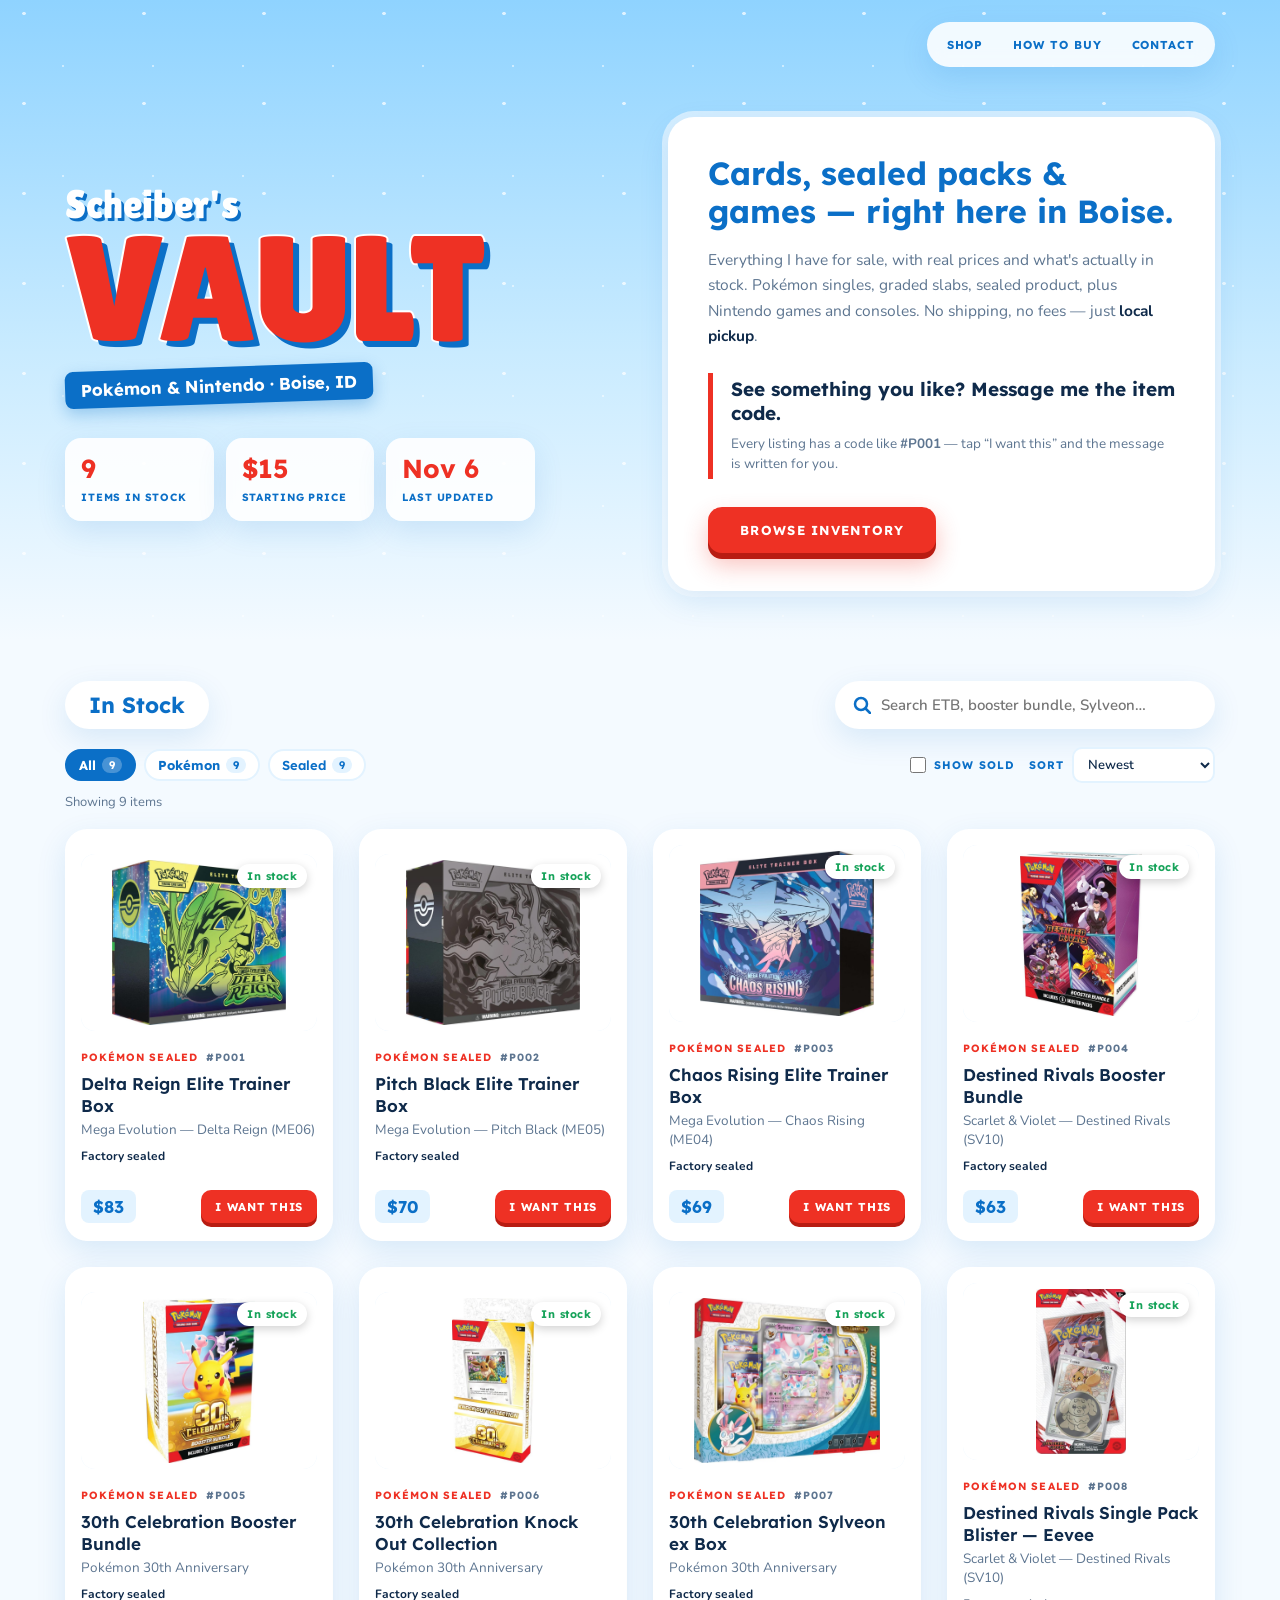
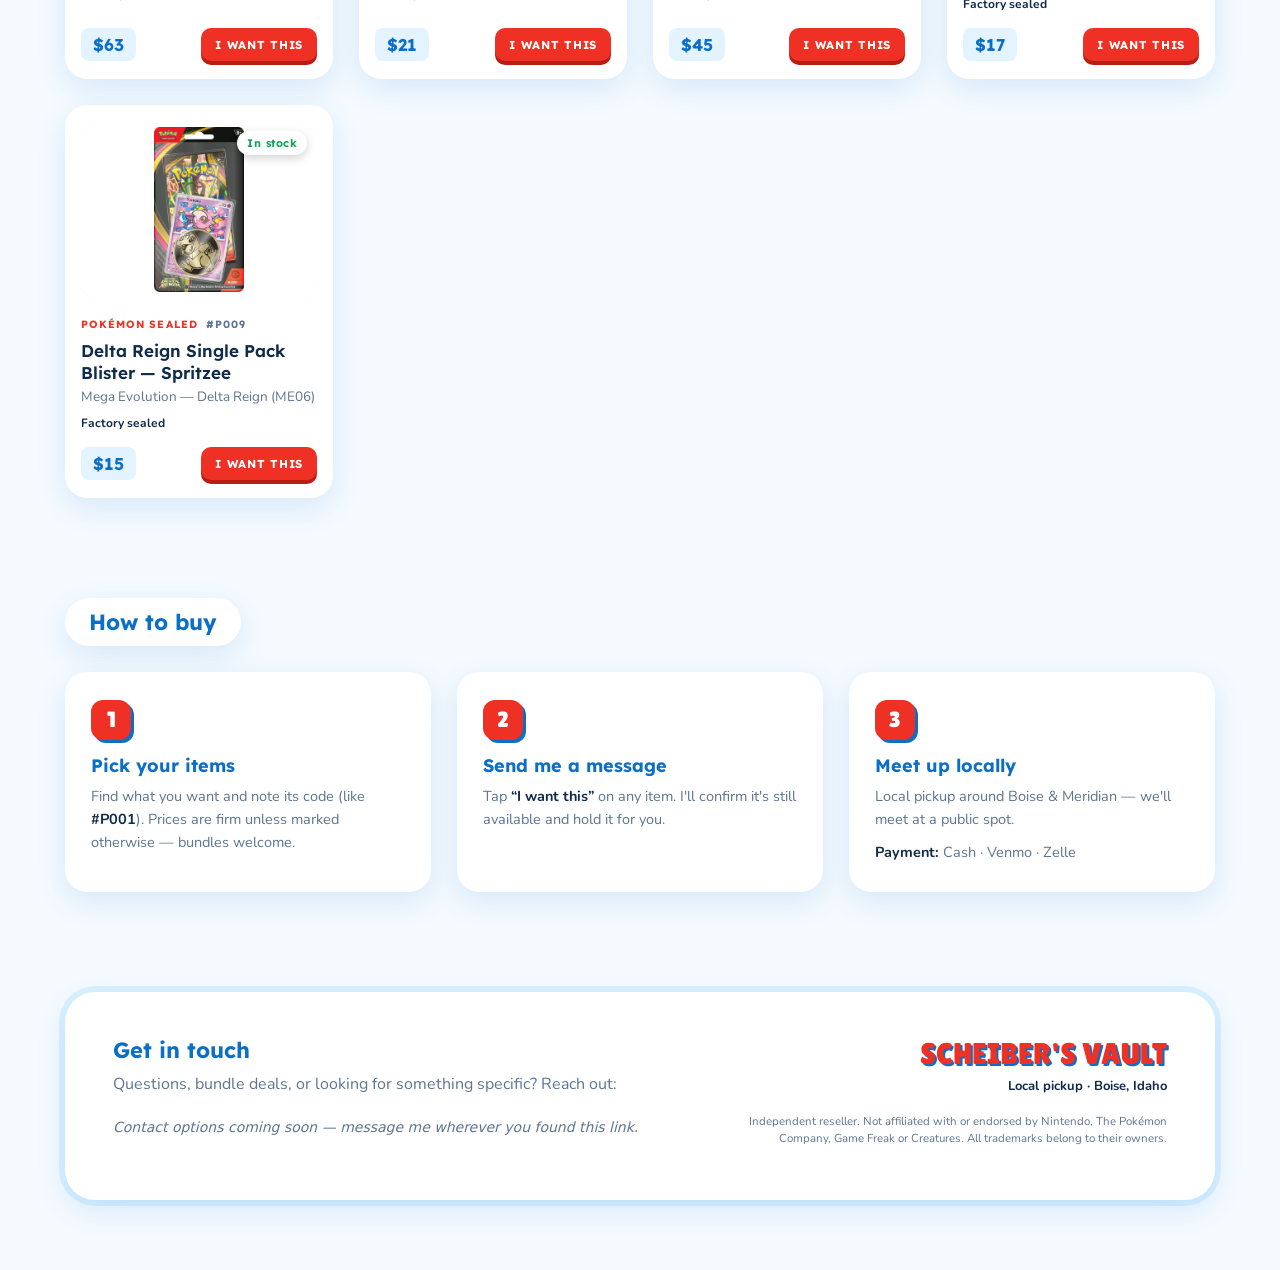
==== commit 66047715: "Load real inventory: 9 sealed Pokémon products with TCGplayer photos - ETBs (Delta Reign, Pitch Blac" ====
--- a/index.html
+++ b/index.html
@@ -69,7 +69,7 @@
       <div class="shop-head">
         <h2 class="pill-heading">In Stock</h2>
         <div class="search">
-          <input id="search" type="search" placeholder="Search Charizard, Mario Kart, ETB…" aria-label="Search inventory" autocomplete="off">
+          <input id="search" type="search" placeholder="Search ETB, booster bundle, Sylveon…" aria-label="Search inventory" autocomplete="off">
         </div>
       </div>
 
--- a/styles.css
+++ b/styles.css
@@ -317,6 +317,7 @@
   object-fit: cover;
   transition: transform .5s;
 }
+.cover img { object-fit: contain; background: #fff; padding: 6px; }
 .card:hover .cover svg, .card:hover .cover img { transform: scale(1.05); }
 .status-sold .cover { filter: grayscale(1); opacity: .6; }
 
@@ -500,6 +501,13 @@
 .modal-body { display: grid; grid-template-columns: 1fr 1fr; }
 .modal-media { position: relative; min-height: 320px; background: var(--blue-soft); }
 .modal-media svg, .modal-media img { position: absolute; inset: 0; width: 100%; height: 100%; object-fit: cover; }
+.modal-media:has(img) { background: #fff; }
+.modal-media img { object-fit: contain; padding: 24px; }
+.description { margin-top: 12px; font-size: 14.5px; line-height: 1.6; color: var(--navy); }
+.contents { margin-top: 16px; }
+.contents ul { margin: 6px 0 0; padding-left: 18px; columns: 2; column-gap: 20px; }
+.contents li { font-size: 13.5px; line-height: 1.5; color: var(--muted); break-inside: avoid; }
+.contents li::marker { color: var(--red); }
 .modal-info { padding: 34px 32px 28px; }
 .modal-info h2 { font: 700 24px/1.2 var(--font-head); margin: 8px 0 6px; }
 .facts {
@@ -558,6 +566,7 @@
   .modal-body { grid-template-columns: 1fr; }
   .modal-media { min-height: 0; aspect-ratio: 4 / 3; }
   .modal-info { padding: 24px 22px 24px; }
+  .contents ul { columns: 1; }
 }
 @media (max-width: 600px) {
   .wrap, .topbar { width: calc(100% - 28px); }
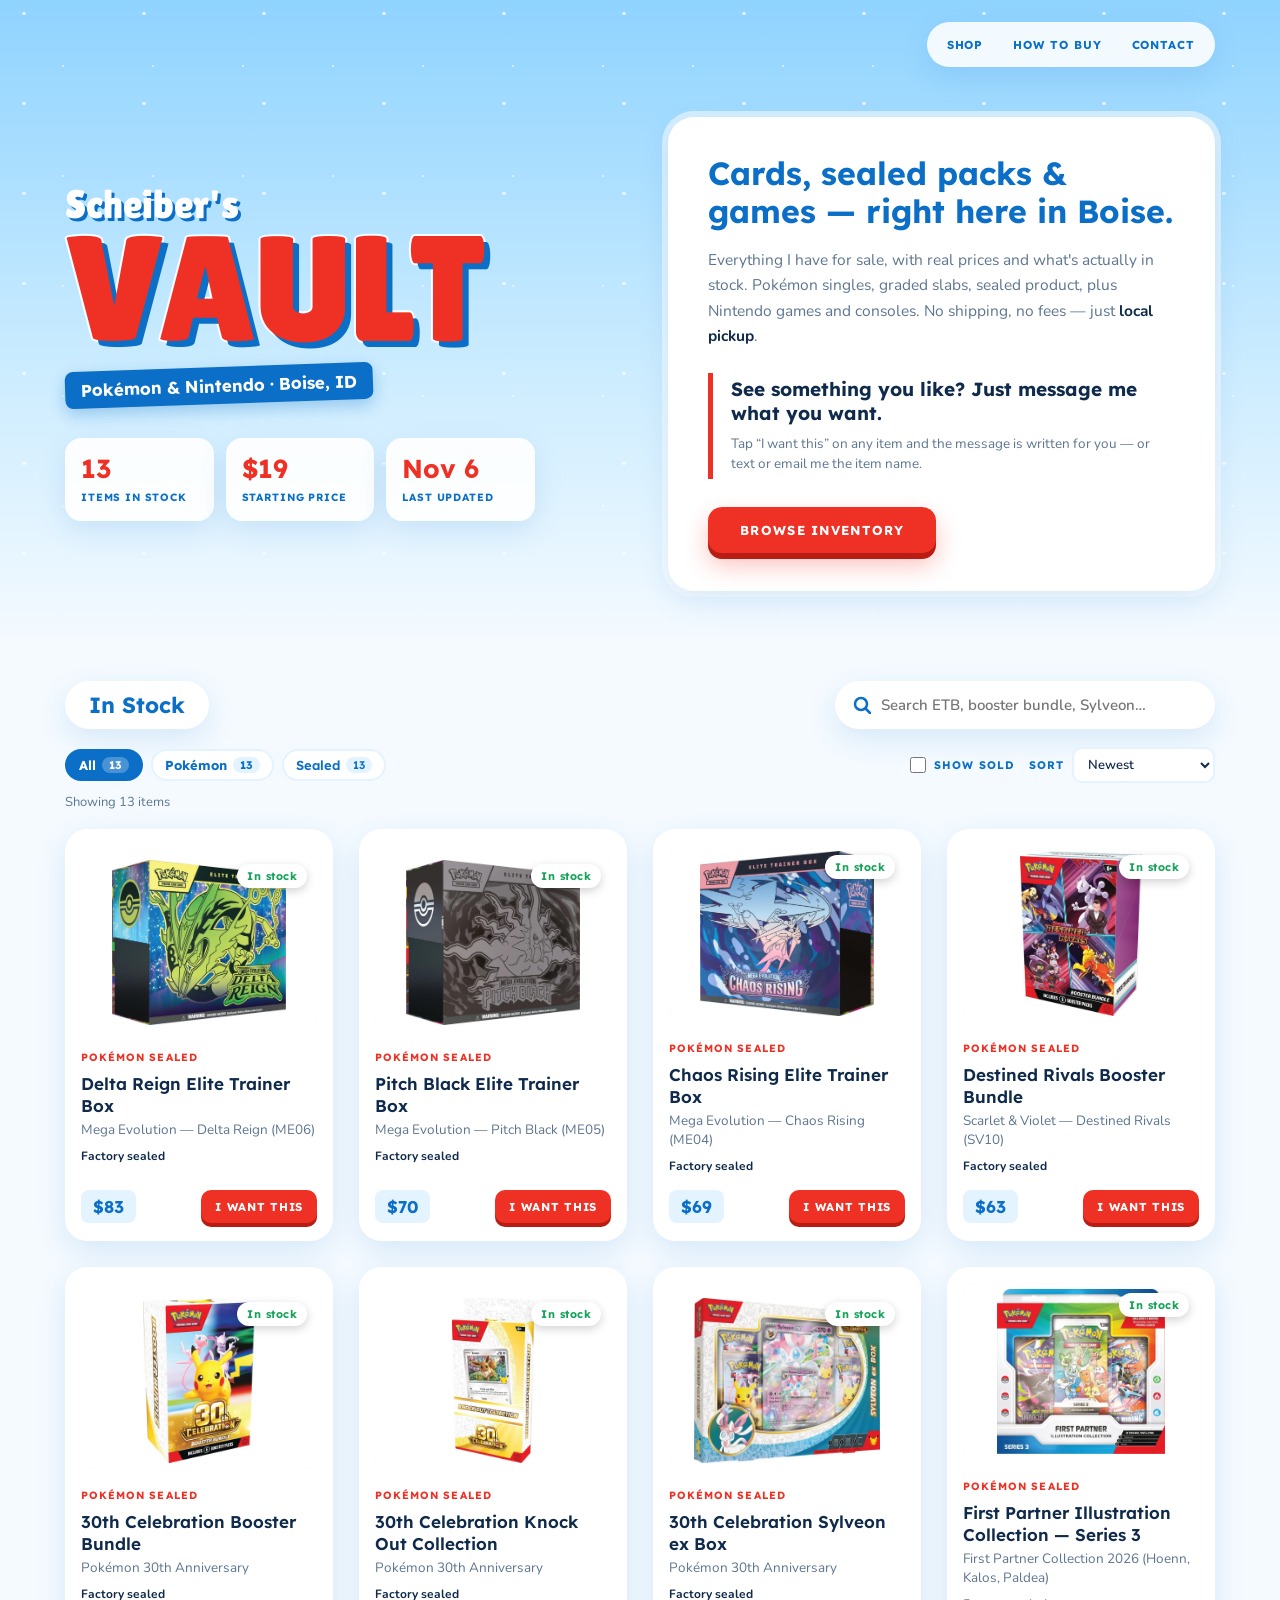
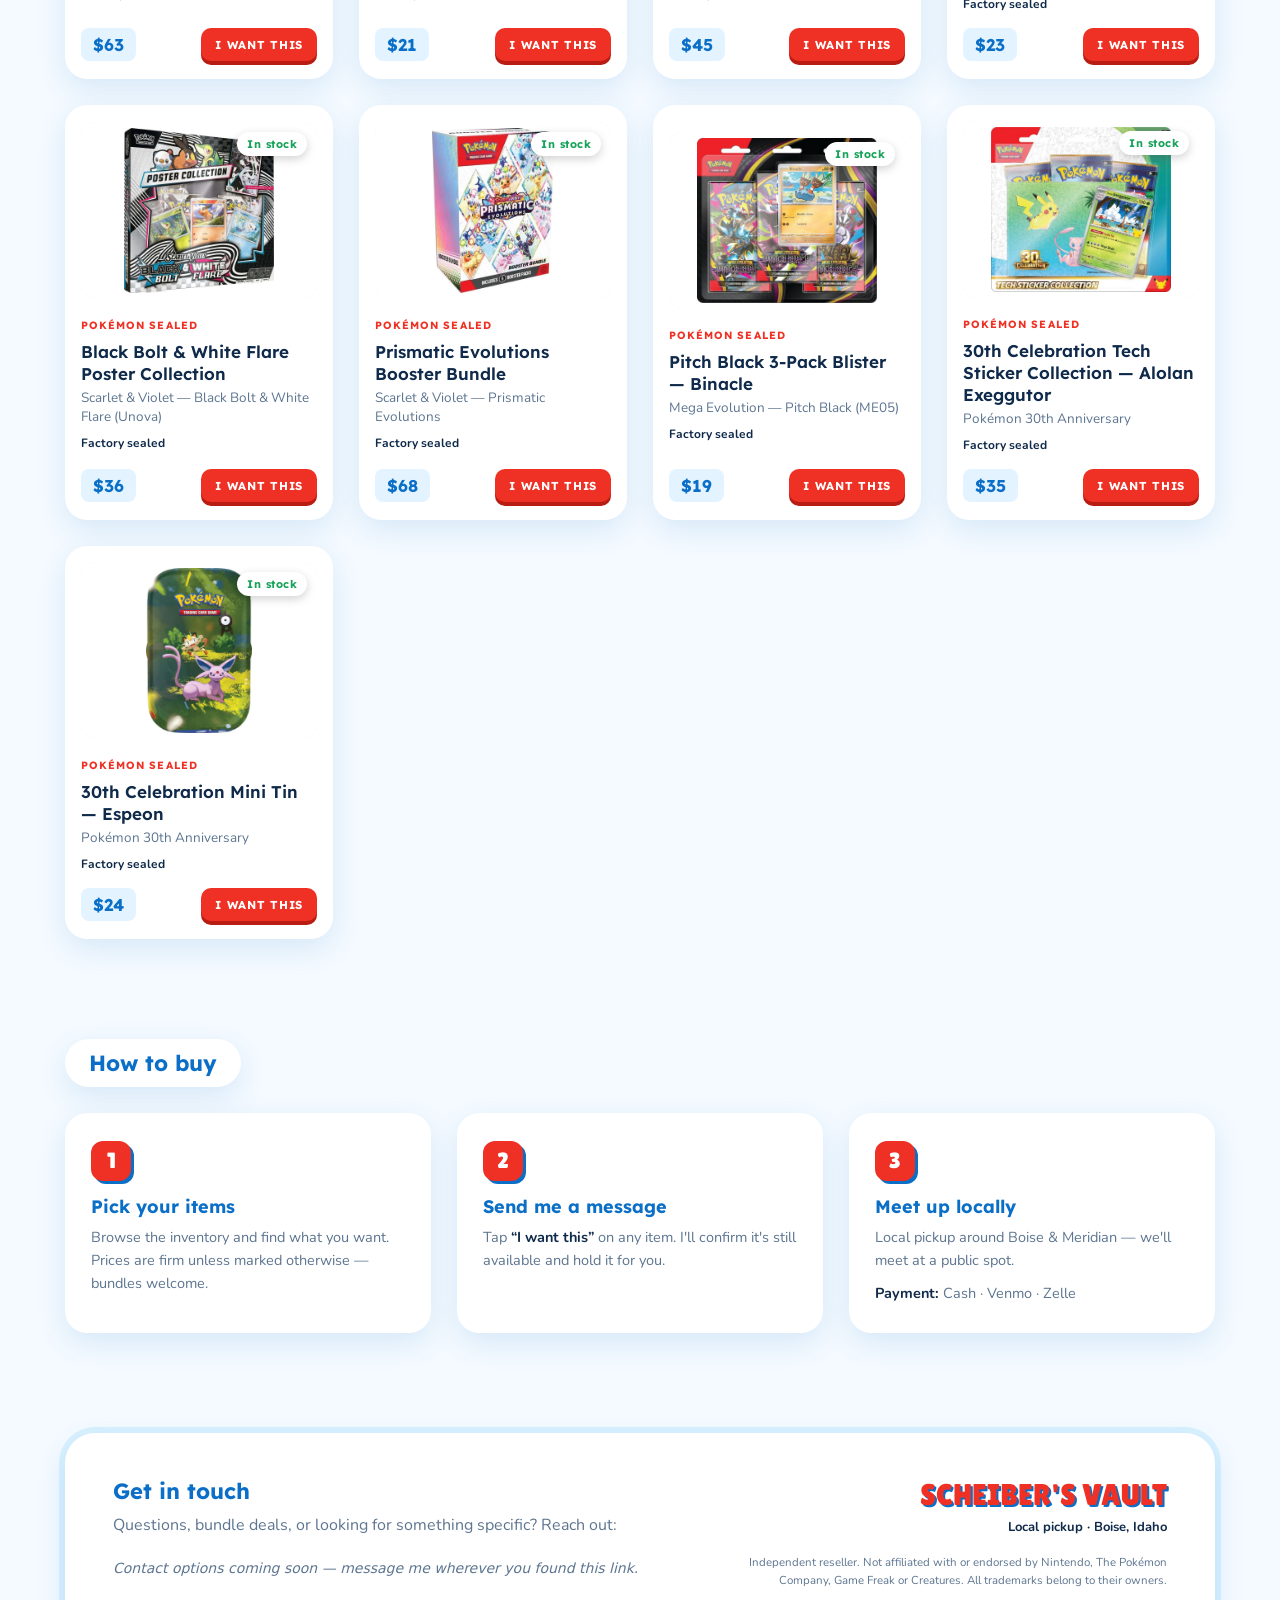
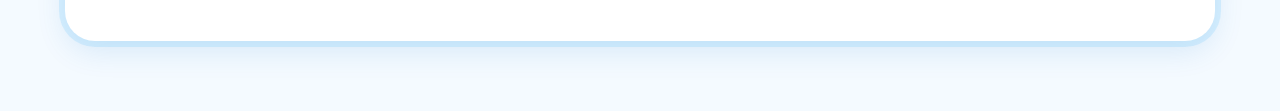
==== commit fc0bc35b: "Drop item codes from buyer messaging; just ask by item name Co-Authored-By: Claude Opus 5.5 <noreply" ====
--- a/index.html
+++ b/index.html
@@ -58,8 +58,8 @@
         <h2>Cards, sealed packs &amp; games — right here in Boise.</h2>
         <p>Everything I have for sale, with real prices and what's actually in stock. Pokémon singles, graded slabs, sealed product, plus Nintendo games and consoles. No shipping, no fees — just <strong>local pickup</strong>.</p>
         <blockquote>
-          <p>See something you like? Message me the item code.</p>
-          <small>Every listing has a code like <b>#P001</b> — tap “I want this” and the message is written for you.</small>
+          <p>See something you like? Just message me what you want.</p>
+          <small>Tap “I want this” on any item and the message is written for you — or text or email me the item name.</small>
         </blockquote>
         <a class="btn-red" href="#shop">Browse inventory</a>
       </div>
@@ -102,7 +102,7 @@
         <li>
           <span class="step-num">1</span>
           <h3>Pick your items</h3>
-          <p>Find what you want and note its code (like <b>#P001</b>). Prices are firm unless marked otherwise — bundles welcome.</p>
+          <p>Browse the inventory and find what you want. Prices are firm unless marked otherwise — bundles welcome.</p>
         </li>
         <li>
           <span class="step-num">2</span>
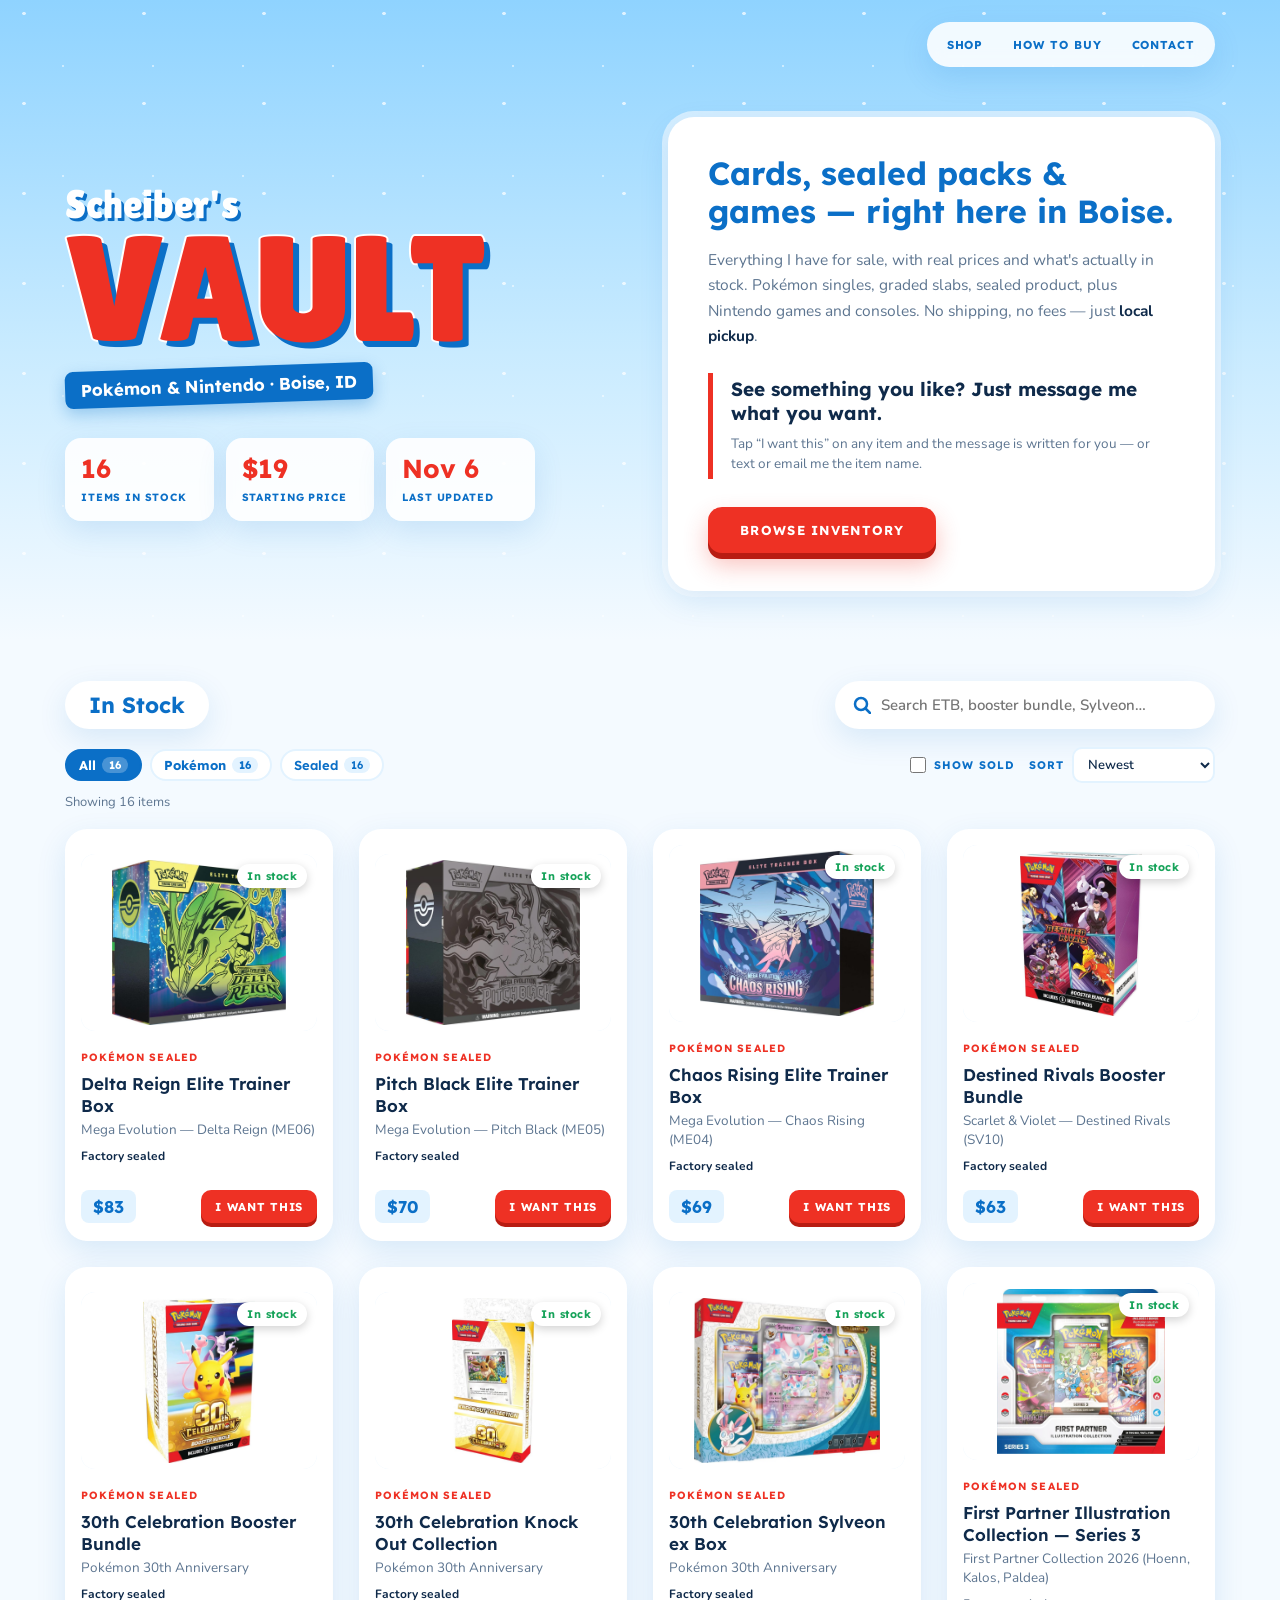
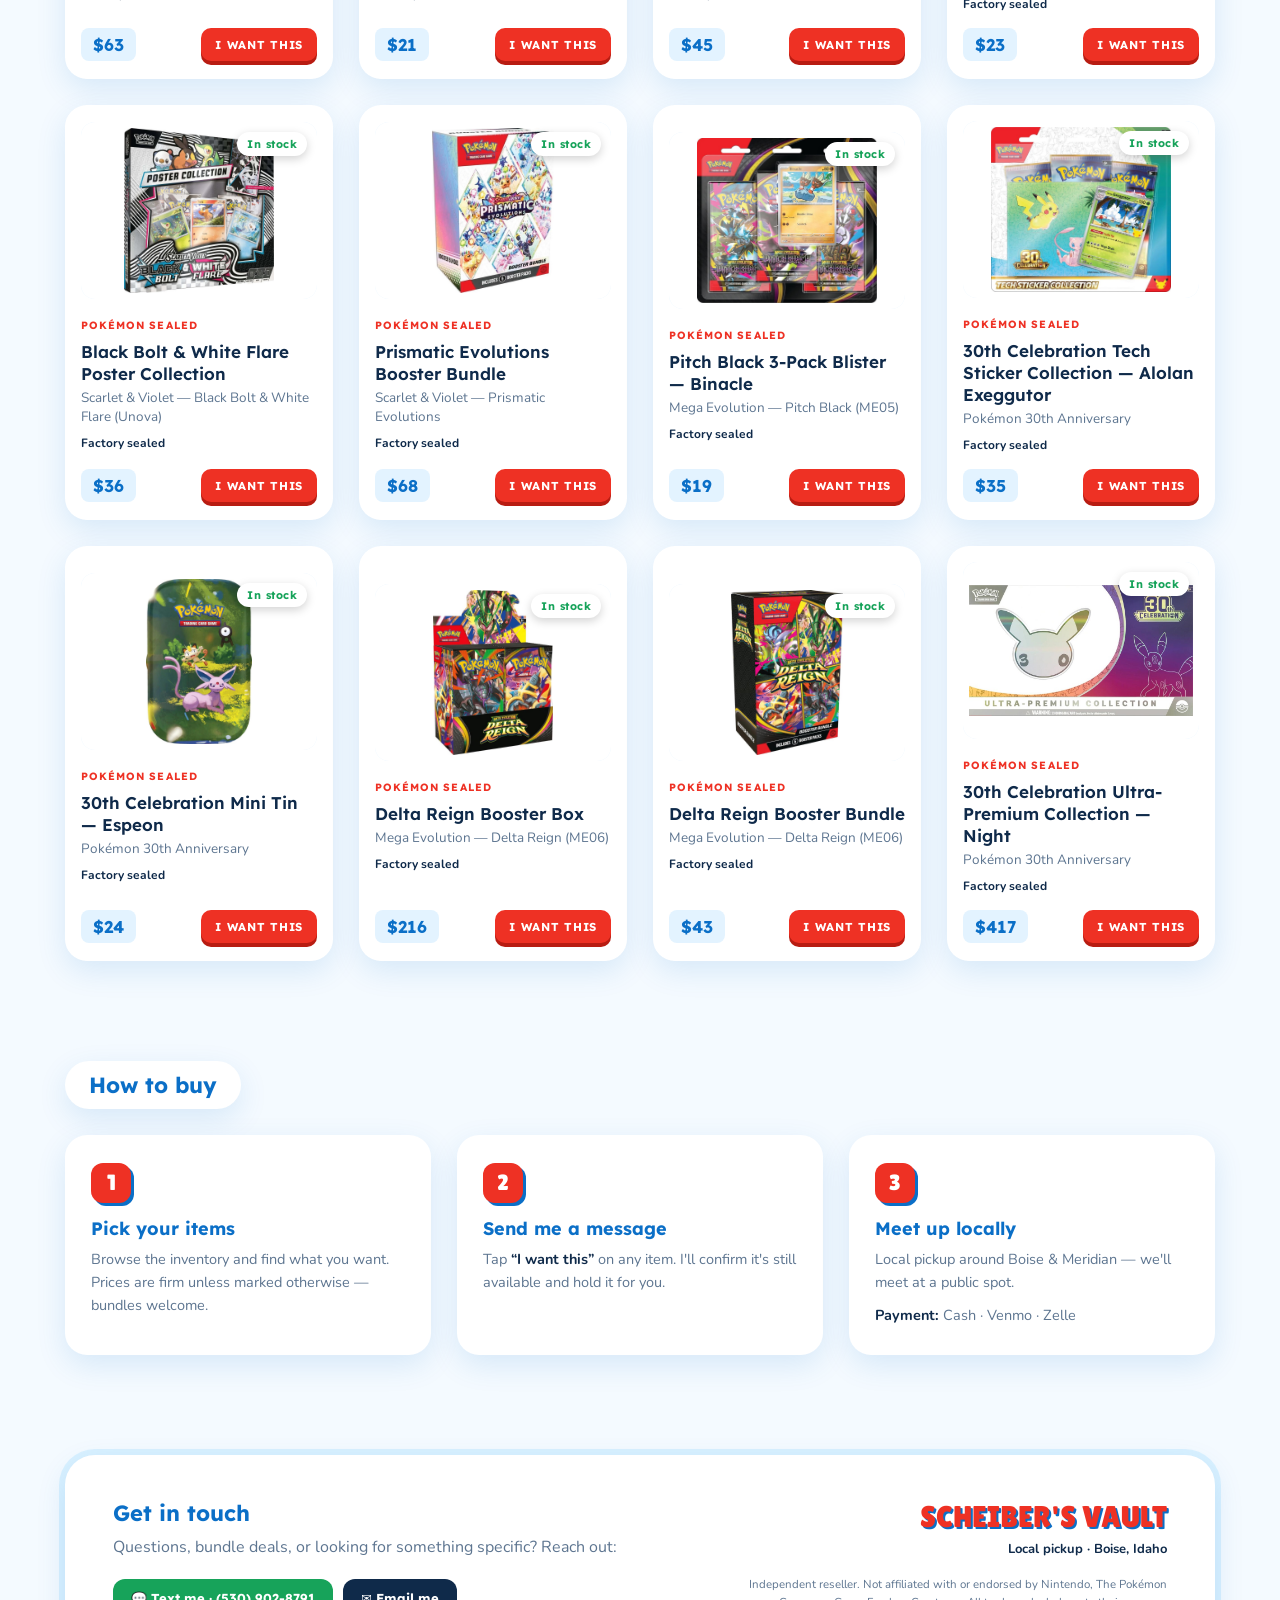
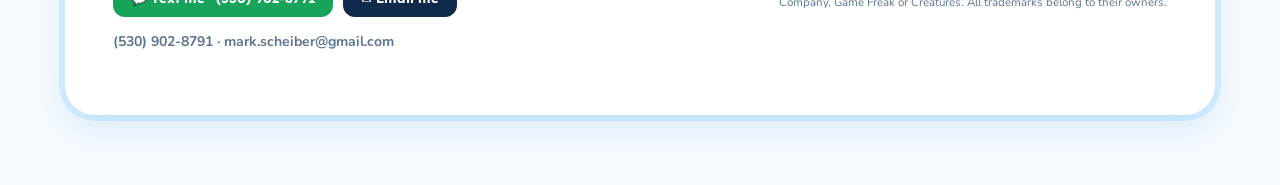
==== commit 9ab4c581: "Add Text me and Email me contact buttons with prefilled 'Hey Mark' message Co-Authored-By: Claude Op" ====
--- a/index.html
+++ b/index.html
@@ -125,6 +125,7 @@
         <h3>Get in touch</h3>
         <p>Questions, bundle deals, or looking for something specific? Reach out:</p>
         <div class="contact-btns" id="contactBtns"></div>
+        <p class="contact-plain" id="contactPlain"></p>
         <p class="contact-missing" id="contactMissing" hidden>Contact options coming soon — message me wherever you found this link.</p>
       </div>
       <div class="footer-brand">
--- a/styles.css
+++ b/styles.css
@@ -440,6 +440,7 @@
 }
 .footer-contact h3 { font: 700 22px var(--font-head); color: var(--blue); margin-bottom: 8px; }
 .footer-contact > p { color: var(--muted); margin-bottom: 18px; line-height: 1.6; }
+.contact-plain { margin-top: 14px; font-size: 14px; font-weight: 700; color: var(--navy); user-select: all; }
 .contact-missing { font-size: 14px; color: var(--muted); font-style: italic; }
 .contact-btns { display: flex; flex-wrap: wrap; gap: 10px; }
 .contact-btn {
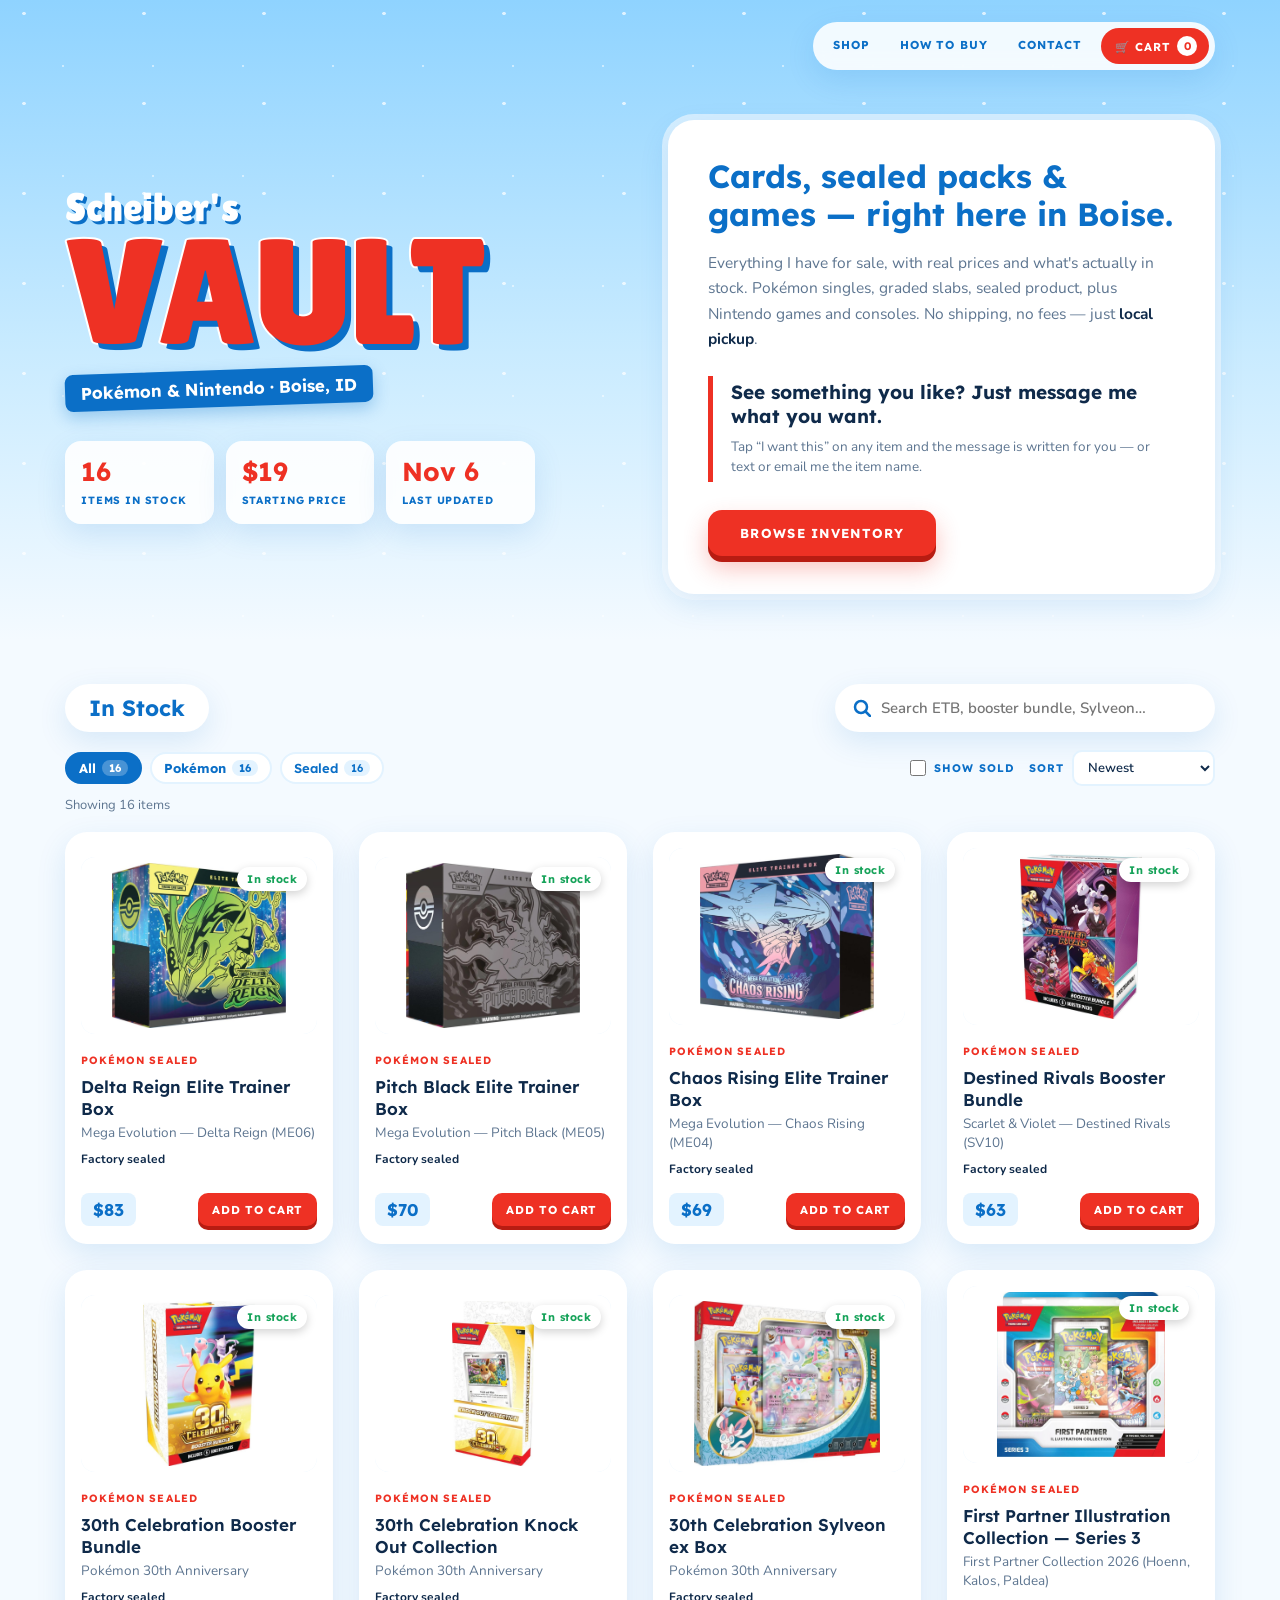
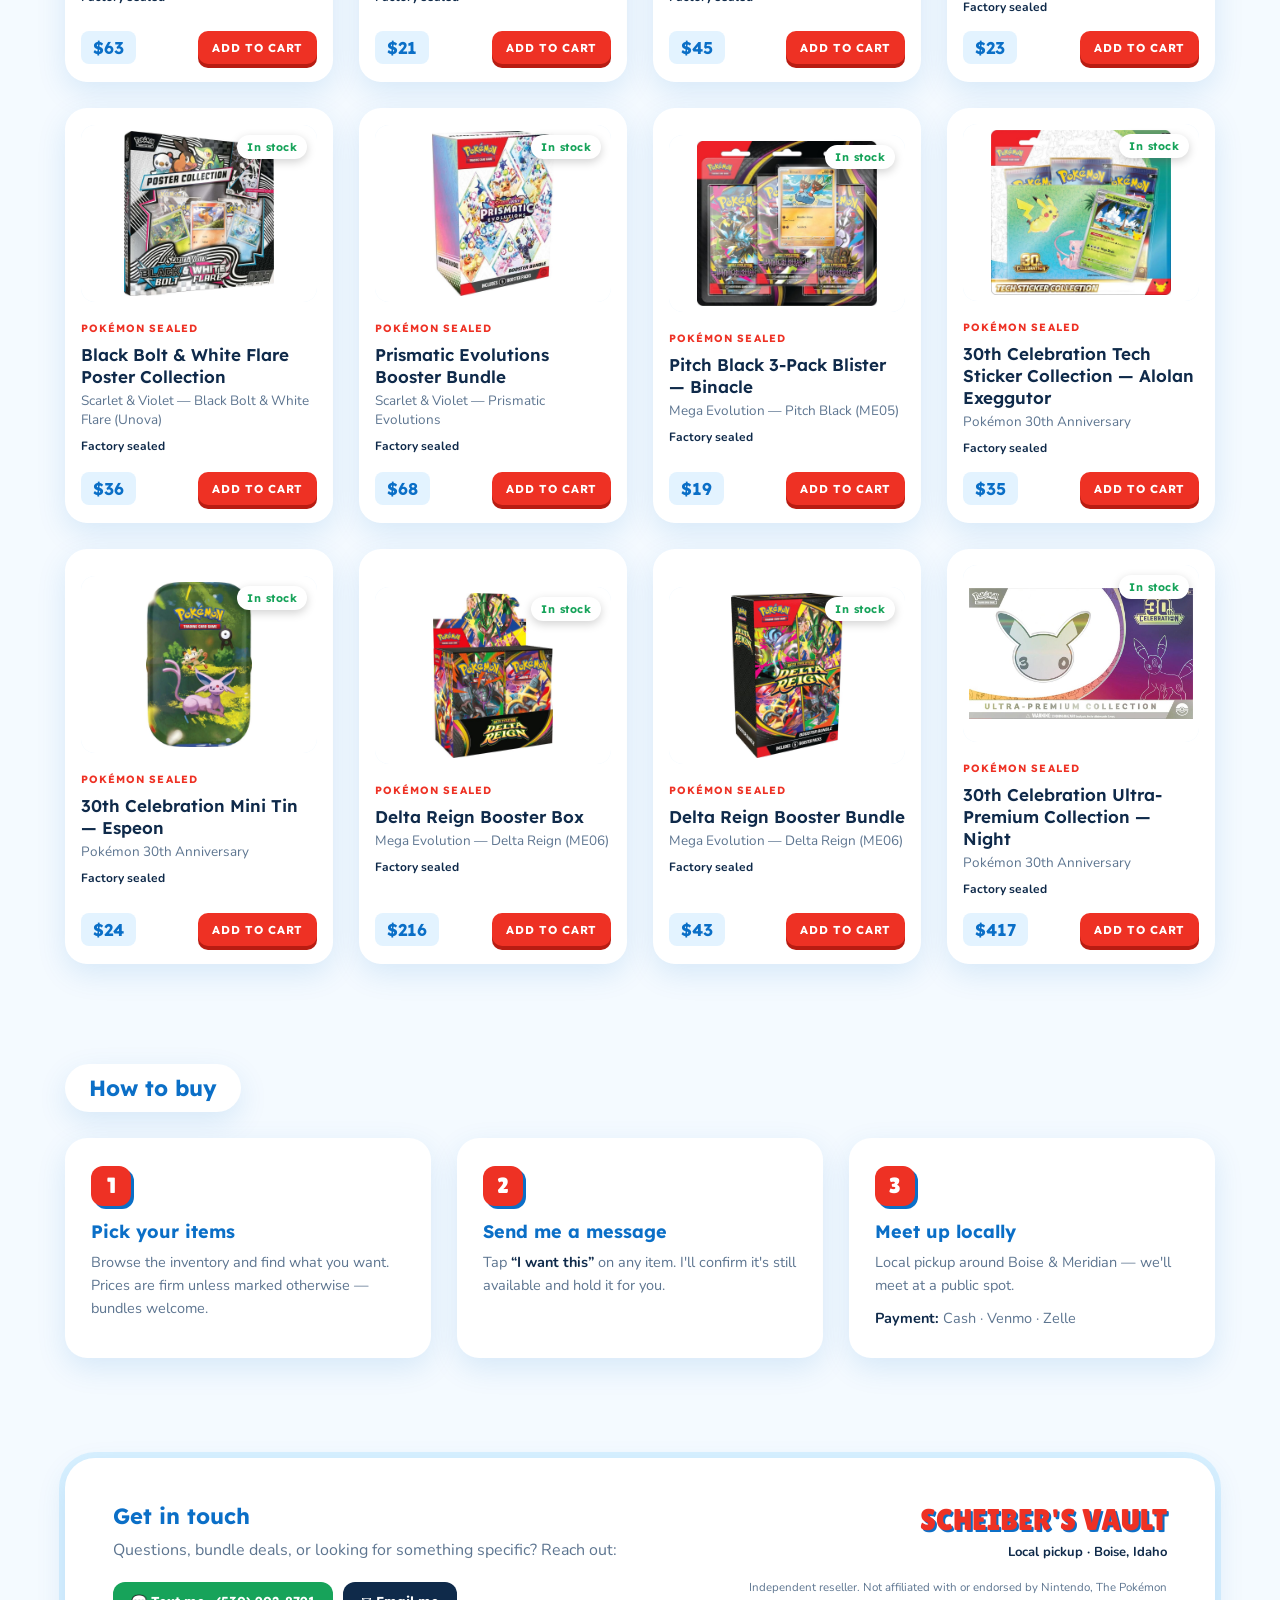
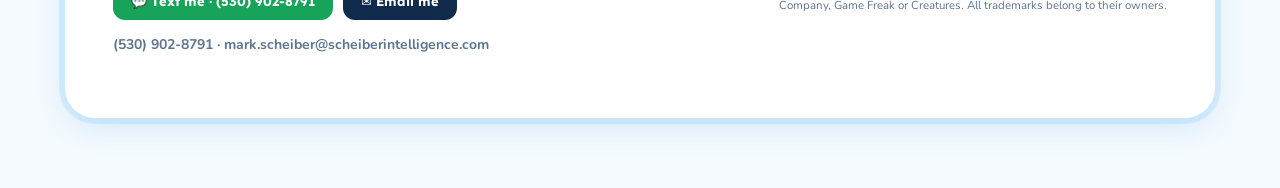
==== commit cf22bb4d: "Add shopping cart with quantities; text/email the whole list - Add to cart on cards and item dialog " ====
--- a/index.html
+++ b/index.html
@@ -35,6 +35,7 @@
       <a href="#shop">Shop</a>
       <a href="#how">How to buy</a>
       <a href="#contact">Contact</a>
+      <button type="button" class="nav-cart" data-open-cart aria-label="Open cart">🛒 Cart <span class="cart-count">0</span></button>
     </nav>
   </header>
 
@@ -142,6 +143,17 @@
     <div class="modal-body" id="modalBody"></div>
   </dialog>
 
+  <!-- Cart -->
+  <dialog class="modal cart-modal" id="cartModal" aria-labelledby="cartTitle">
+    <button class="modal-close" type="button" id="cartClose" aria-label="Close">×</button>
+    <div class="cart-wrap">
+      <h2 id="cartTitle">Your cart</h2>
+      <div id="cartBody"></div>
+    </div>
+  </dialog>
+
+  <button type="button" class="cart-fab" id="cartFab" data-open-cart hidden>🛒 View cart · <span class="cart-count">0</span></button>
+
   <div class="toast" id="toast" role="status" aria-live="polite"></div>
 
   <script src="inventory.js"></script>
--- a/styles.css
+++ b/styles.css
@@ -534,6 +534,197 @@
   padding: 4px 0;
 }
 .share-link:hover { text-decoration: underline; }
+
+/* ---------- Cart ---------- */
+.nav-cart {
+  font: 700 11.5px var(--font-head);
+  letter-spacing: .08em;
+  text-transform: uppercase;
+  color: #fff;
+  background: var(--red);
+  border: 0;
+  border-radius: 999px;
+  padding: 8px 12px 8px 14px;
+  margin-left: 4px;
+  cursor: pointer;
+  display: inline-flex;
+  align-items: center;
+  gap: 6px;
+}
+.cart-count {
+  display: inline-grid;
+  place-items: center;
+  min-width: 20px;
+  height: 20px;
+  padding: 0 5px;
+  border-radius: 999px;
+  background: #fff;
+  color: var(--red);
+  font: 700 11px var(--font-head);
+  letter-spacing: 0;
+}
+.cart-count.bump { animation: bump .35s ease; }
+@keyframes bump { 50% { transform: scale(1.35); } }
+
+.cart-fab {
+  position: fixed;
+  right: 20px;
+  bottom: 20px;
+  z-index: 30;
+  display: inline-flex;
+  align-items: center;
+  gap: 8px;
+  font: 700 14px var(--font-head);
+  color: #fff;
+  background: var(--red);
+  border: 0;
+  border-radius: 999px;
+  padding: 14px 20px;
+  cursor: pointer;
+  box-shadow: 0 6px 0 var(--red-dark), 0 14px 30px rgba(238,49,36,.35);
+  animation: pop .25s ease;
+}
+
+.incart-btn {
+  font: 700 11.5px var(--font-head);
+  letter-spacing: .06em;
+  text-transform: uppercase;
+  color: var(--green);
+  background: #dcf7e7;
+  border: 0;
+  border-radius: 10px;
+  padding: 9px 14px;
+  cursor: pointer;
+}
+
+.buy {
+  display: flex;
+  flex-wrap: wrap;
+  align-items: center;
+  gap: 12px;
+  margin-bottom: 18px;
+}
+.btn-cart {
+  font: 700 14px var(--font-head);
+  color: #fff;
+  background: var(--red);
+  border: 0;
+  border-radius: 12px;
+  padding: 13px 22px;
+  cursor: pointer;
+  box-shadow: 0 5px 0 var(--red-dark);
+  transition: transform .12s, box-shadow .12s;
+}
+.btn-cart:hover { transform: translateY(-1px); }
+.btn-cart:active { transform: translateY(3px); box-shadow: 0 2px 0 var(--red-dark); }
+.in-cart-note { font-size: 13.5px; font-weight: 700; color: var(--green); }
+
+.qty {
+  display: inline-flex;
+  align-items: center;
+  border: 2px solid var(--blue-soft);
+  border-radius: 12px;
+  overflow: hidden;
+  background: #fff;
+}
+.qty button {
+  width: 38px;
+  height: 42px;
+  border: 0;
+  background: var(--blue-soft);
+  color: var(--blue);
+  font: 700 18px var(--font-head);
+  cursor: pointer;
+}
+.qty button:disabled { opacity: .35; cursor: default; }
+.qty input, .qty span {
+  width: 46px;
+  text-align: center;
+  font: 700 16px var(--font-head);
+  color: var(--navy);
+  border: 0;
+  -moz-appearance: textfield;
+}
+.qty input::-webkit-inner-spin-button, .qty input::-webkit-outer-spin-button { -webkit-appearance: none; margin: 0; }
+.qty-sm button { width: 30px; height: 30px; font-size: 15px; }
+.qty-sm span { width: 34px; font-size: 14px; }
+.qty-one { font-size: 12.5px; font-weight: 700; color: var(--muted); }
+
+.link-btn {
+  background: none;
+  border: 0;
+  padding: 0;
+  font: 700 13px var(--font-head);
+  color: var(--blue);
+  cursor: pointer;
+  text-decoration: underline;
+}
+.link-btn.remove { color: var(--red); }
+.link-btn.clear { margin-top: 16px; color: var(--muted); }
+
+.cart-modal { width: min(620px, 100% - 28px); }
+.cart-wrap { padding: 30px 30px 26px; }
+.cart-wrap h2 { font: 700 24px var(--font-head); color: var(--blue); margin-bottom: 16px; }
+.cart-list { list-style: none; }
+.cart-row {
+  display: grid;
+  grid-template-columns: 72px 1fr auto;
+  gap: 14px;
+  align-items: center;
+  padding: 12px 0;
+  border-bottom: 2px solid var(--blue-soft);
+}
+.cart-thumb {
+  position: relative;
+  width: 72px;
+  height: 72px;
+  border-radius: 12px;
+  overflow: hidden;
+  background: #fff;
+  border: 2px solid var(--blue-soft);
+}
+.cart-thumb img, .cart-thumb svg { position: absolute; inset: 0; width: 100%; height: 100%; object-fit: contain; padding: 4px; }
+.cart-thumb svg { padding: 0; object-fit: cover; }
+.cart-name { font: 600 15px/1.3 var(--font-head); }
+.cart-each { font-size: 12.5px; color: var(--muted); margin: 2px 0 6px; }
+.cart-controls { display: flex; align-items: center; gap: 14px; }
+.cart-line { font: 700 16px var(--font-head); color: var(--blue); }
+.cart-total {
+  display: flex;
+  justify-content: space-between;
+  align-items: baseline;
+  padding: 16px 0 6px;
+  font: 700 15px var(--font-head);
+}
+.cart-total strong { font-size: 24px; color: var(--red); }
+.cart-send {
+  margin-top: 12px;
+  border-top: 2px dashed var(--blue-soft);
+  padding-top: 16px;
+}
+.cart-hint { font-size: 13.5px; color: var(--muted); margin: 4px 0 10px; line-height: 1.5; }
+.cart-msg {
+  white-space: pre-wrap;
+  font: italic 13.5px/1.5 var(--font-body);
+  color: var(--navy);
+  background: var(--bg);
+  border-radius: 12px;
+  padding: 12px 14px;
+  margin-bottom: 14px;
+  max-height: 180px;
+  overflow: auto;
+}
+.cart-empty { text-align: center; padding: 20px 0 10px; }
+.cart-empty p { font: 700 17px var(--font-head); margin-bottom: 16px; color: var(--muted); }
+
+@media (max-width: 600px) {
+  .nav-cart { padding: 6px 10px; font-size: 10.5px; }
+  .cart-wrap { padding: 24px 18px 20px; }
+  .cart-row { grid-template-columns: 56px 1fr auto; gap: 10px; }
+  .cart-thumb { width: 56px; height: 56px; }
+  .cart-fab { right: 14px; bottom: 14px; left: 14px; justify-content: center; }
+  .buy .btn-cart { flex: 1; }
+}
 
 /* ---------- Toast ---------- */
 .toast {
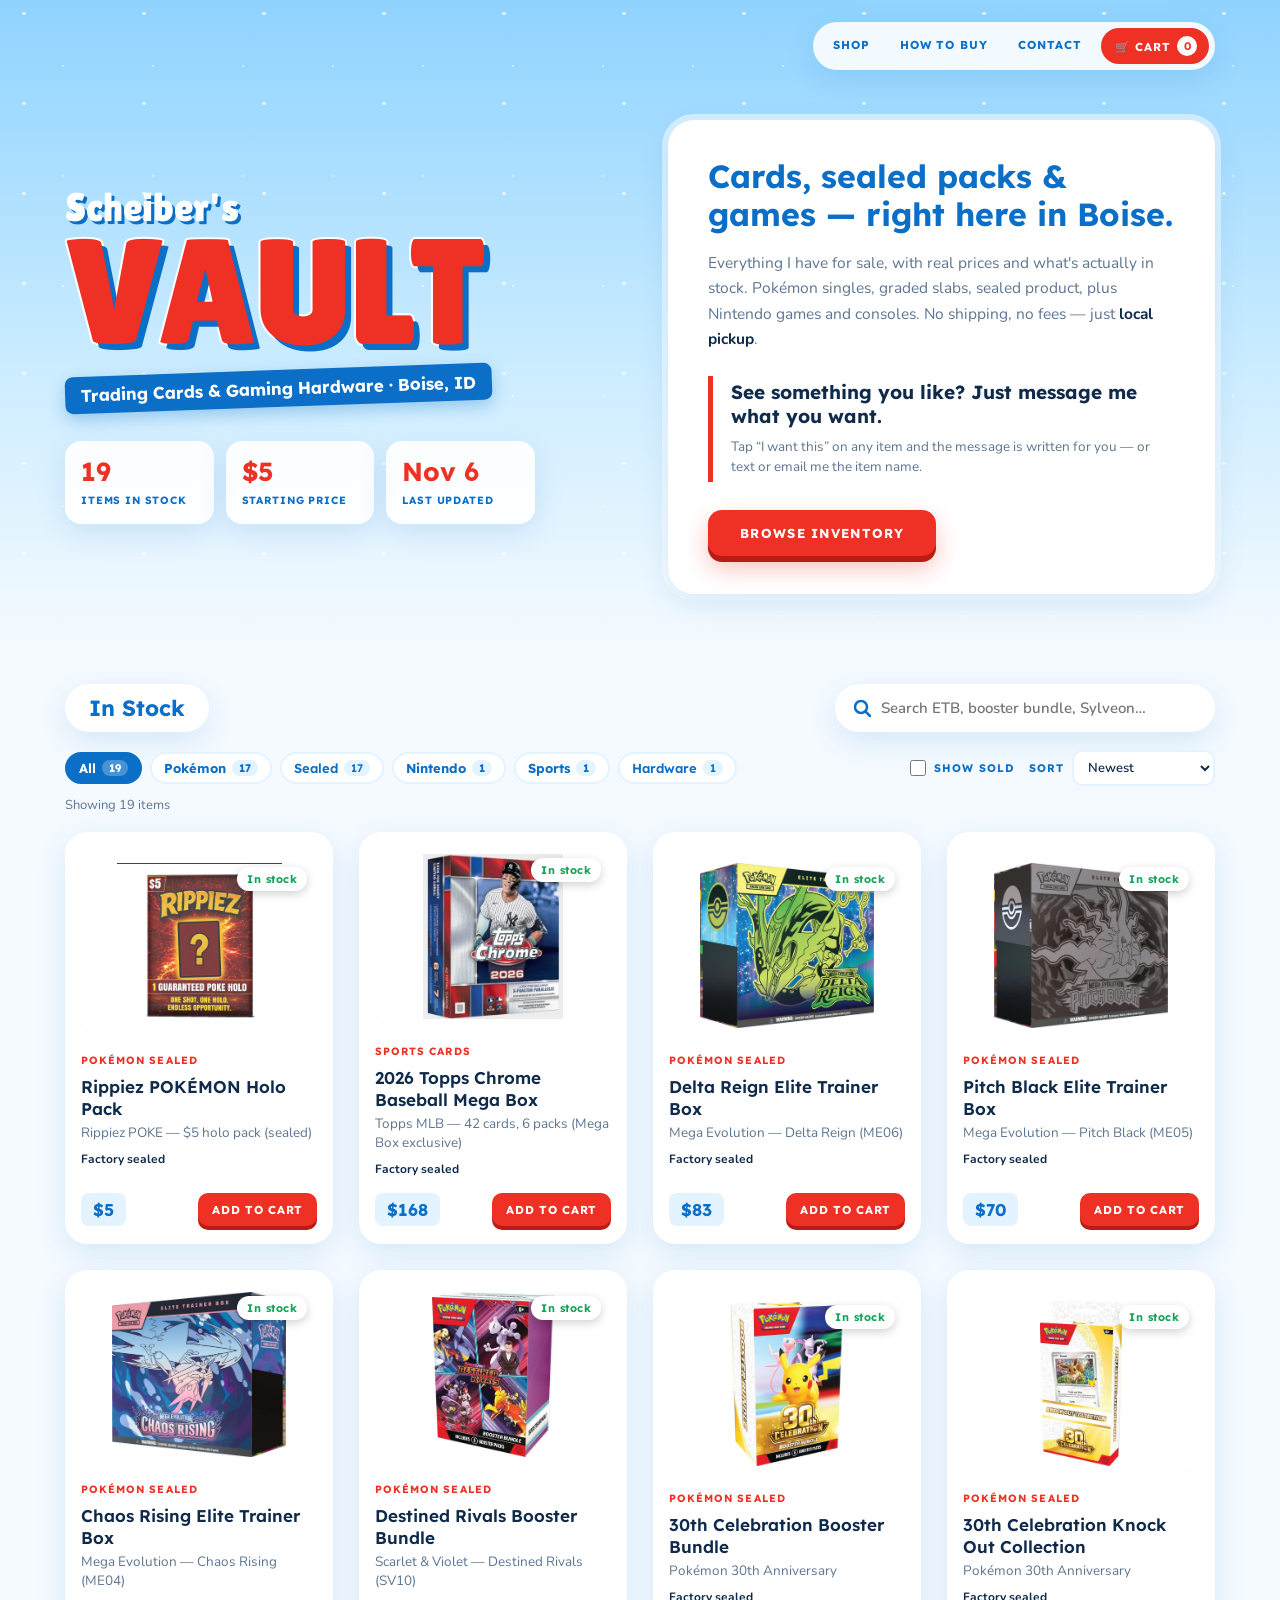
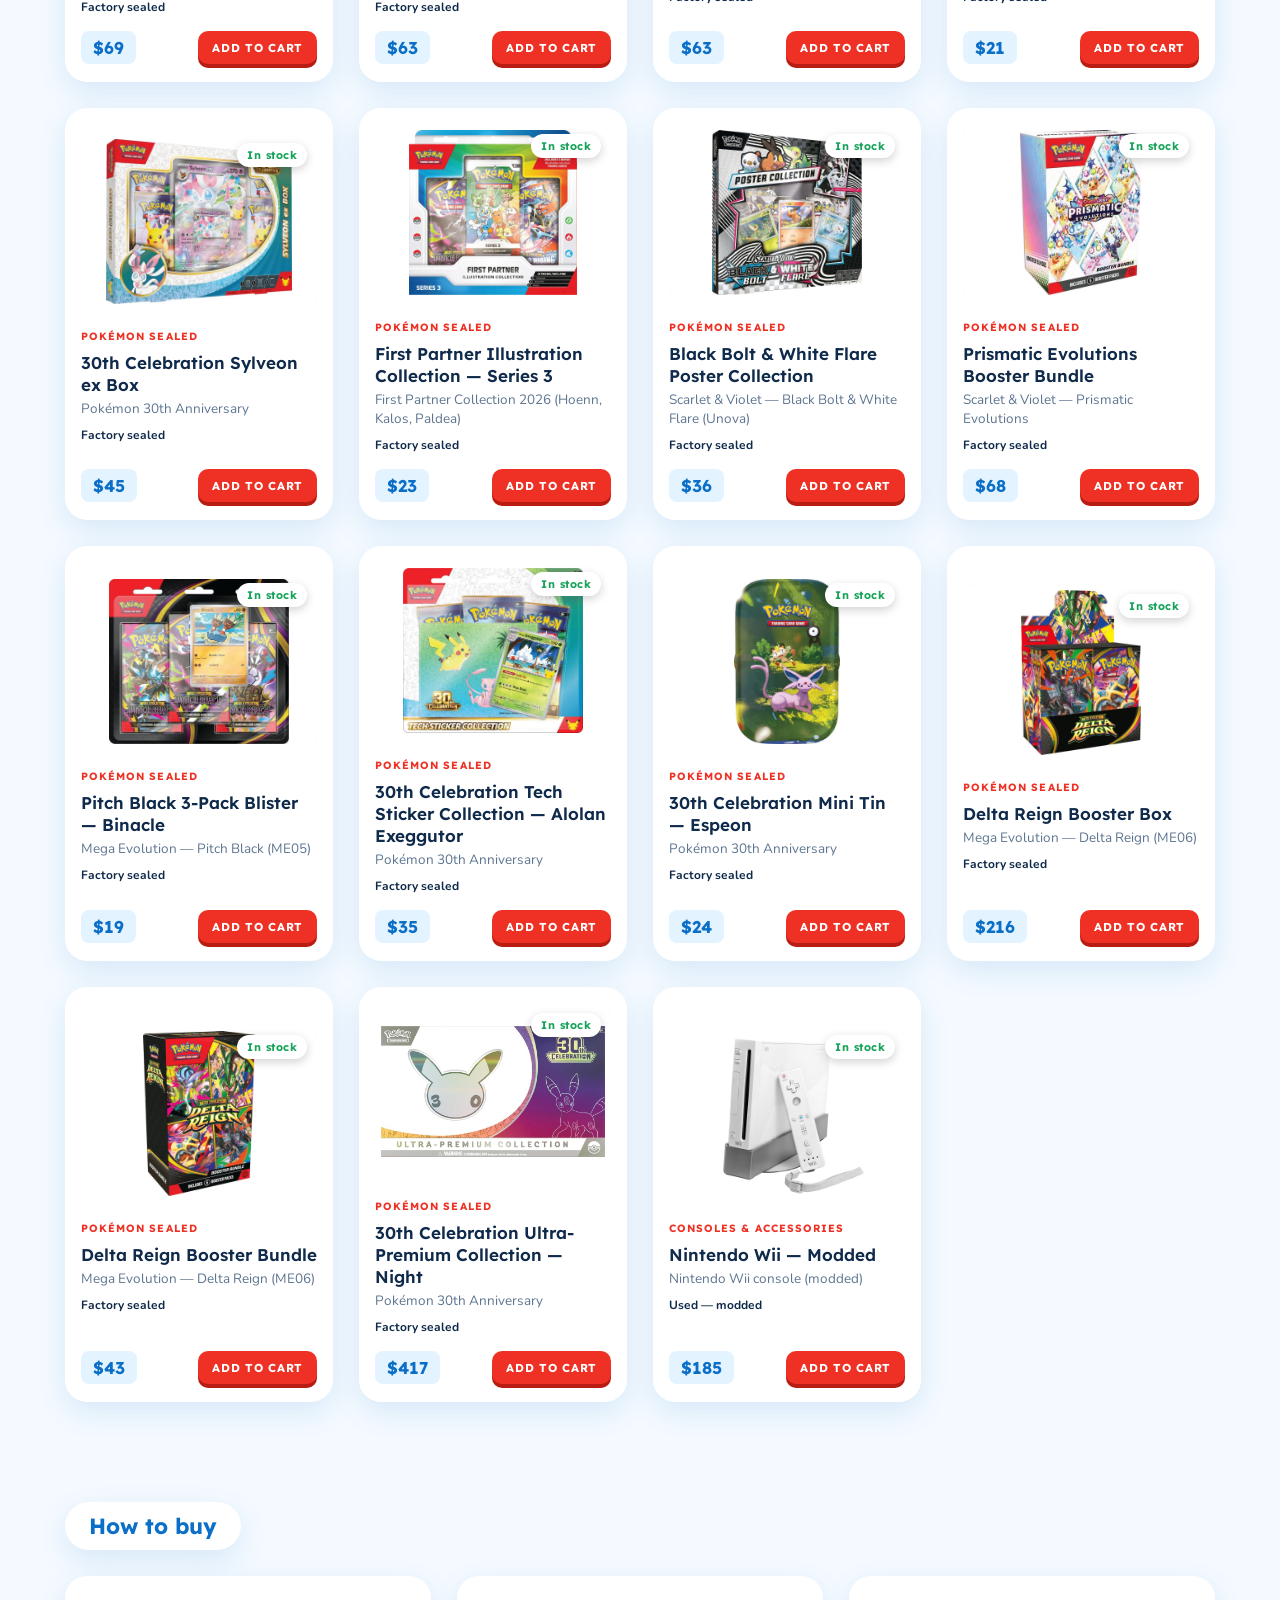
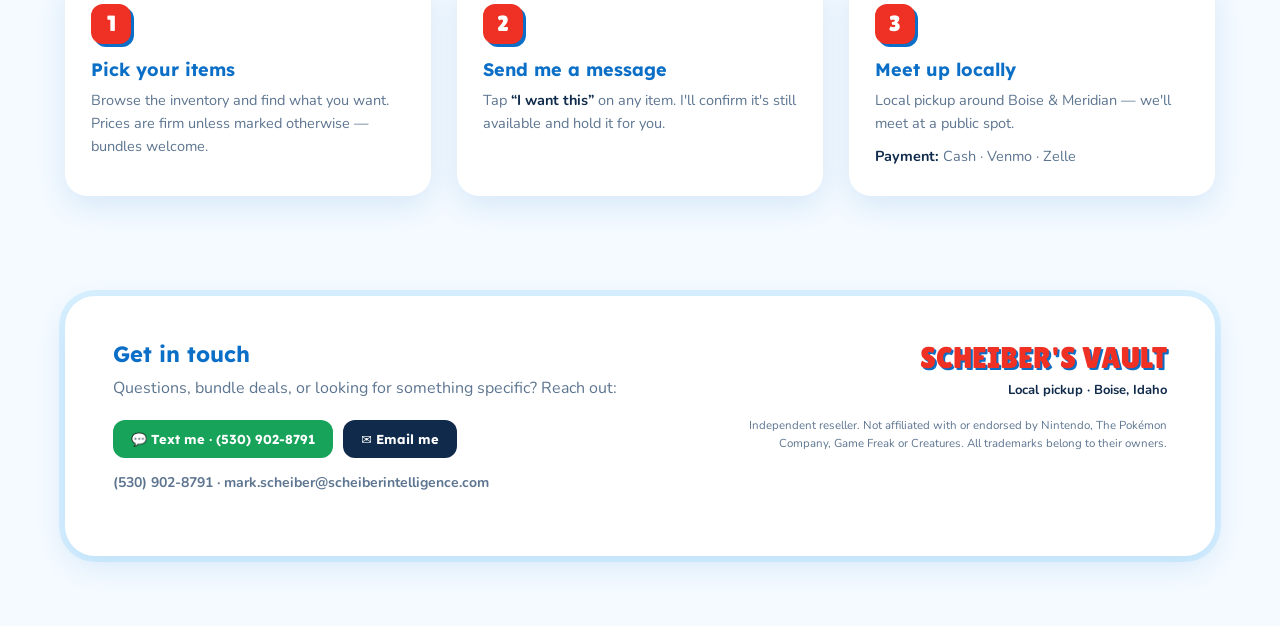
==== commit 728d5926: "Hero tagline: Trading Cards & Gaming Hardware Co-Authored-By: Claude Haiku 5.5 <noreply@anthropic.co" ====
--- a/index.html
+++ b/index.html
@@ -46,7 +46,7 @@
           <span class="logo-the">Scheiber's</span>
           <span class="logo-main">VAULT</span>
         </h1>
-        <span class="tag-badge">Pokémon &amp; Nintendo · Boise, ID</span>
+        <span class="tag-badge">Trading Cards &amp; Gaming Hardware · Boise, ID</span>
 
         <div class="hero-stats">
           <div class="stat"><strong id="statStock">–</strong><span>items in stock</span></div>
